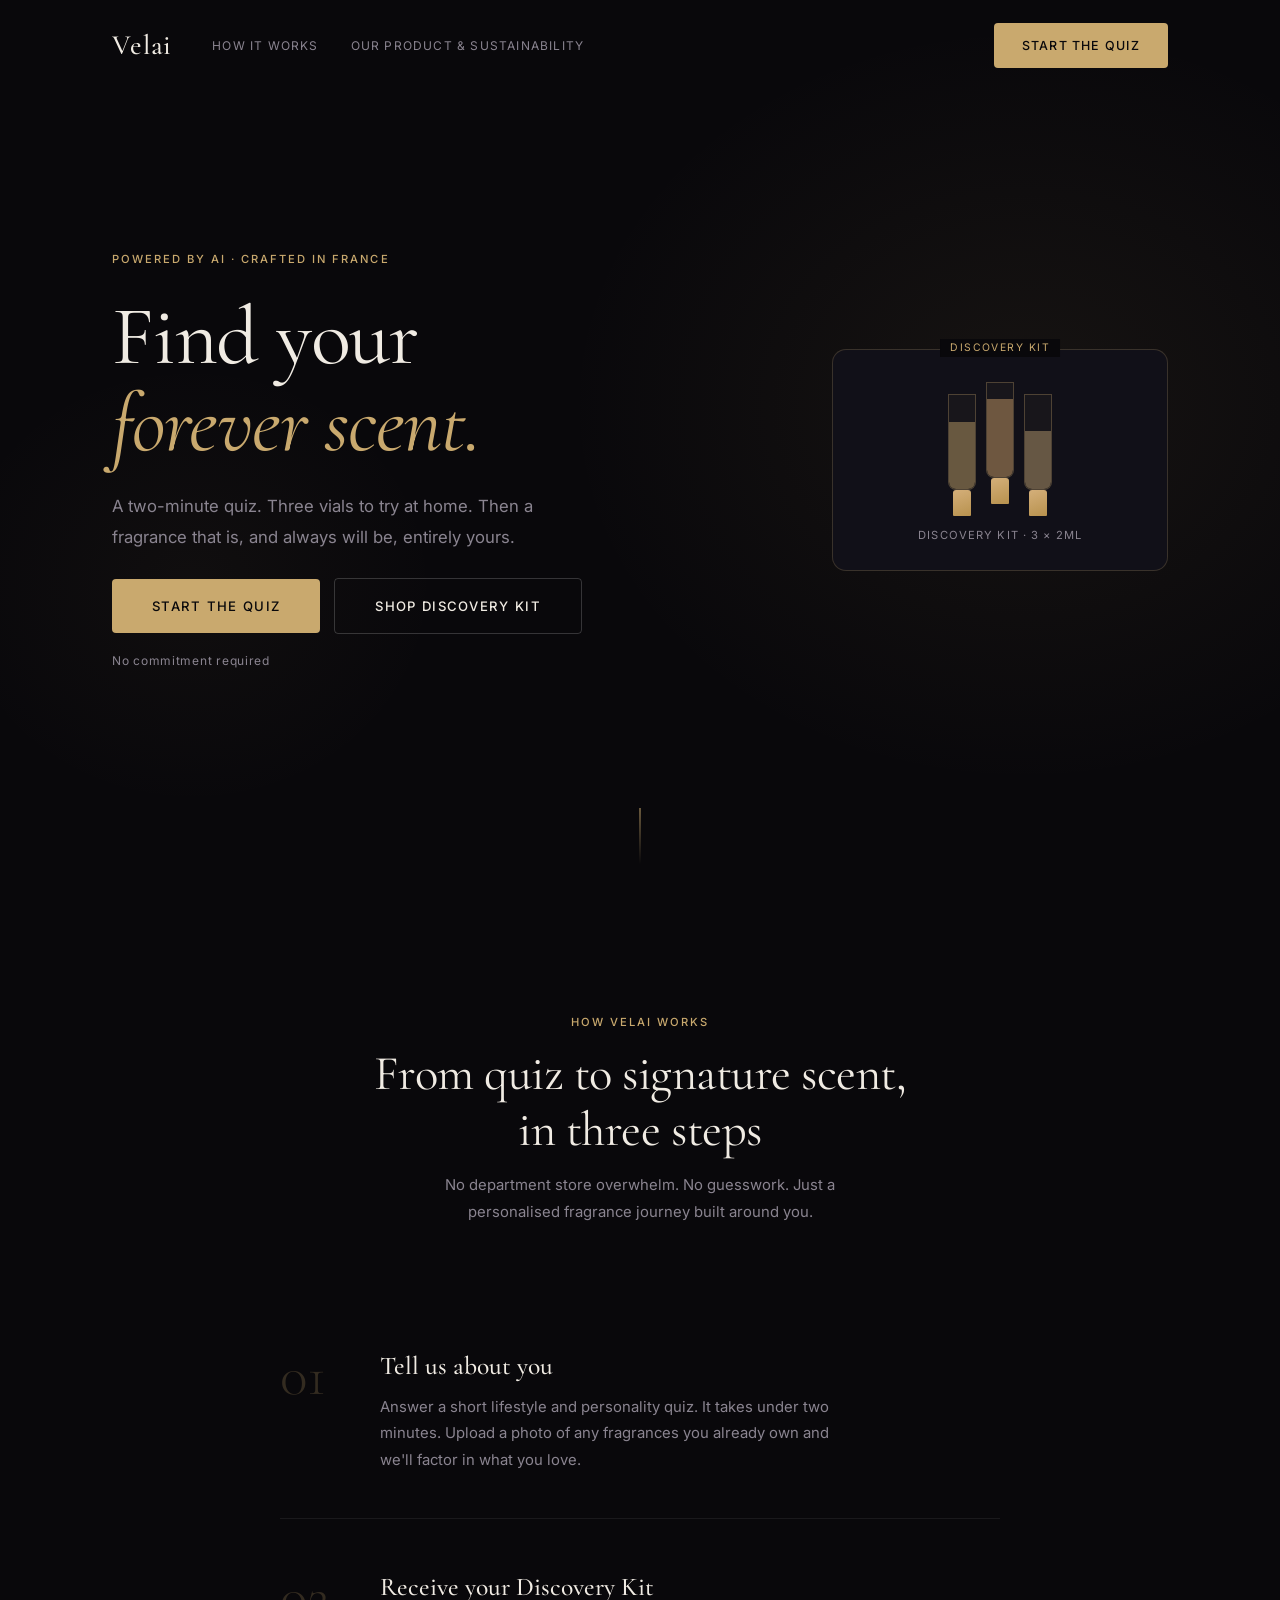
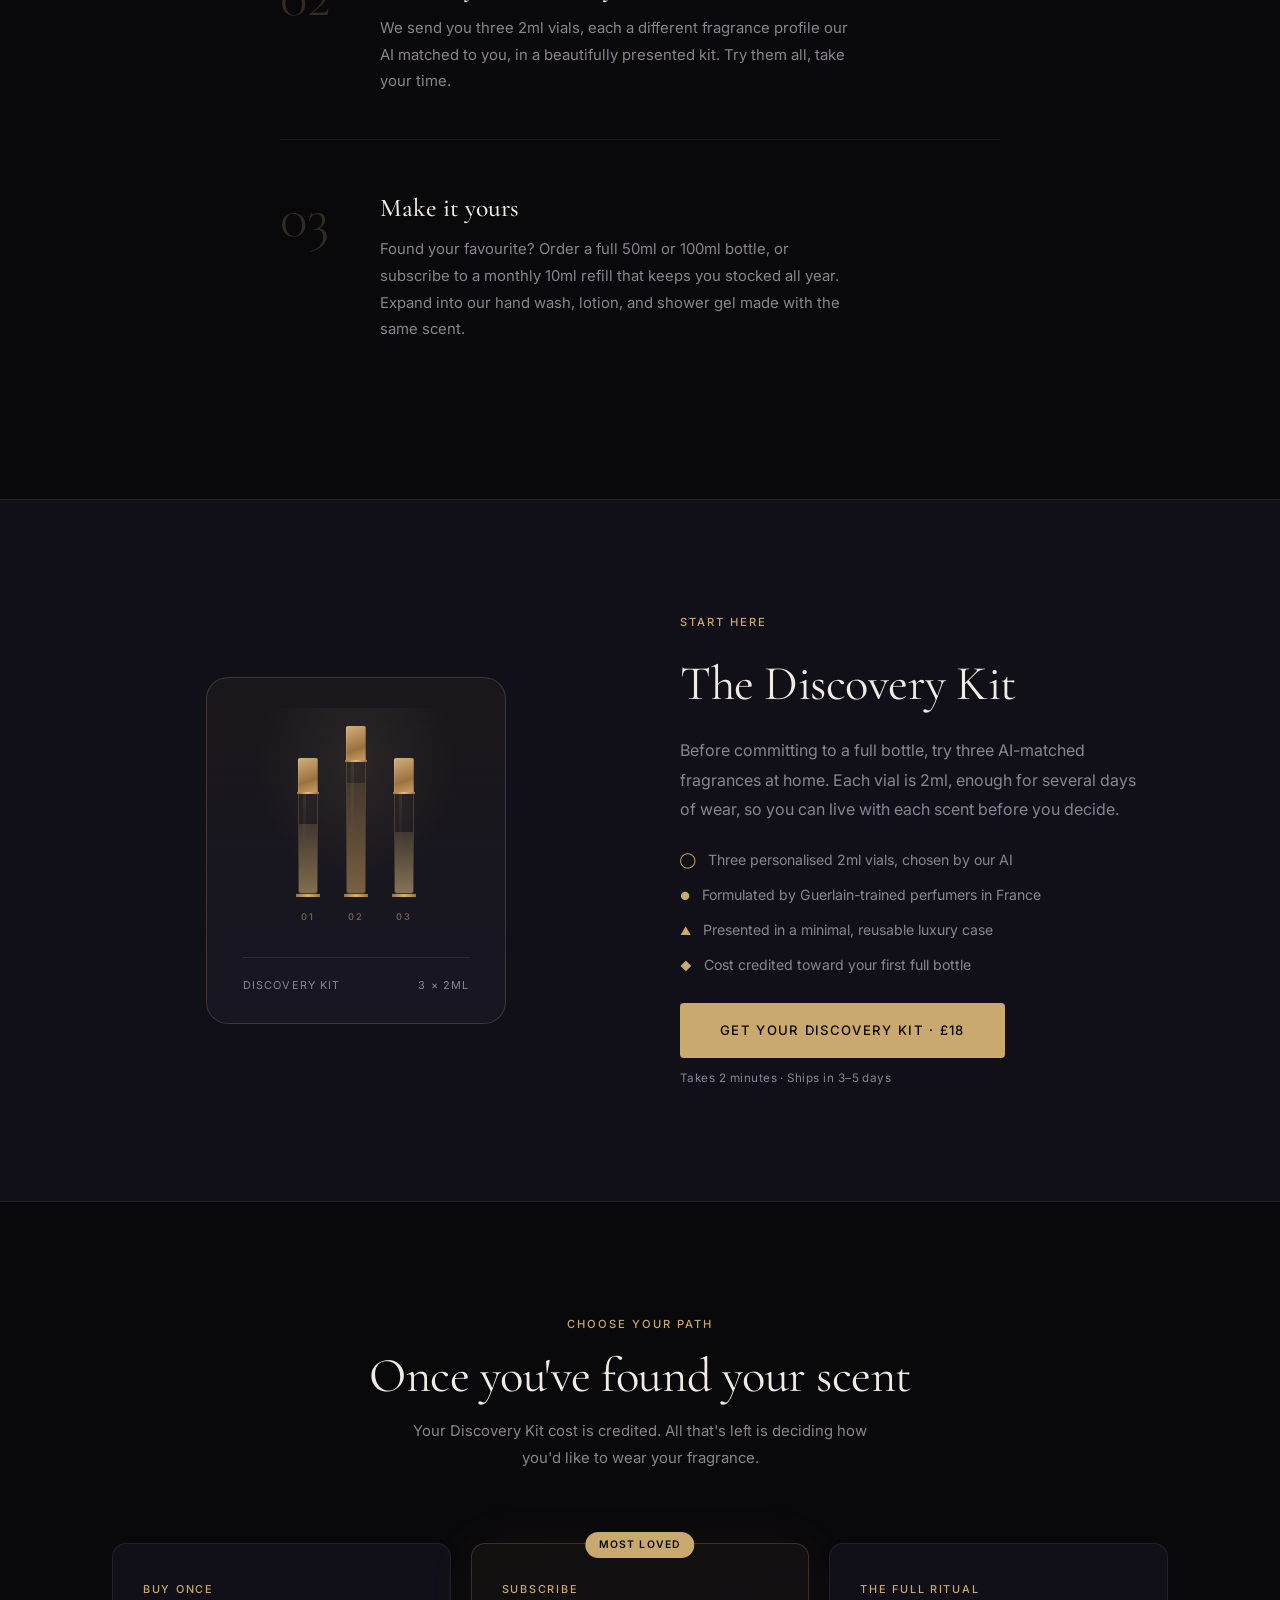
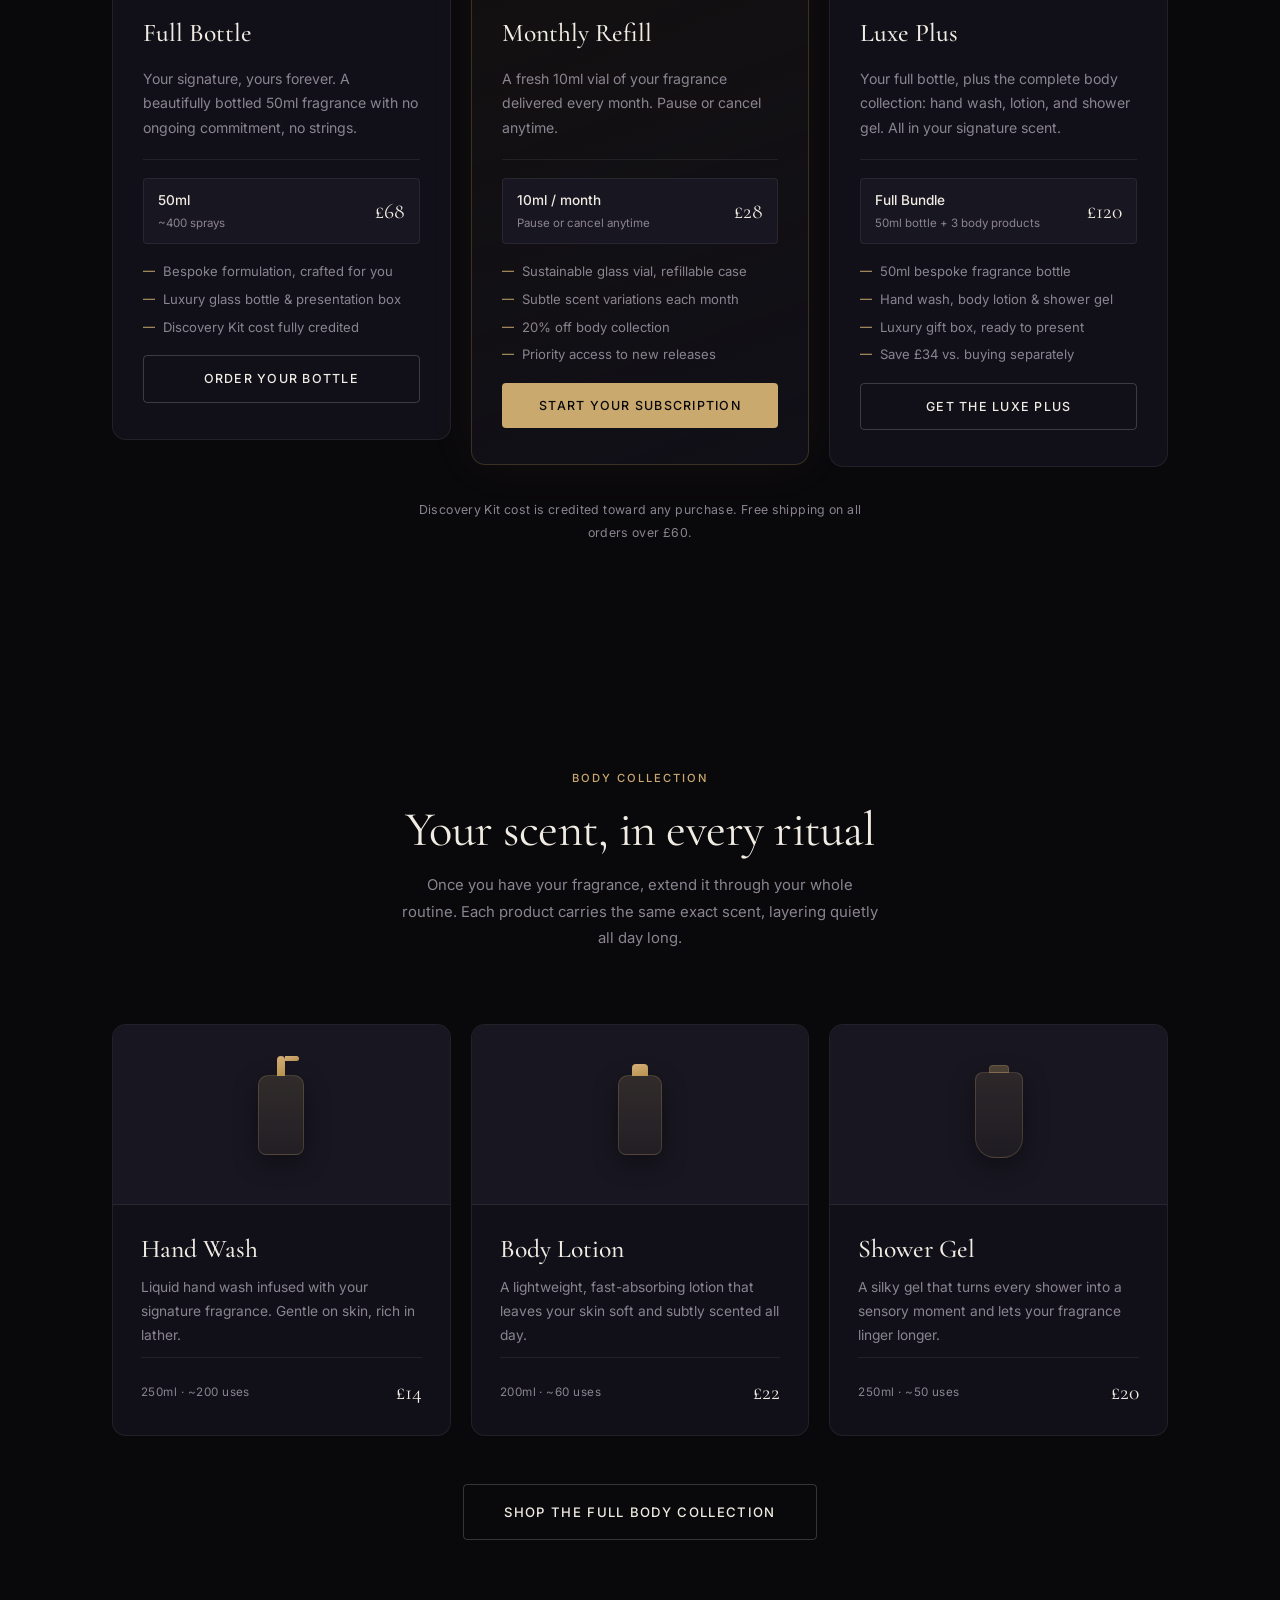
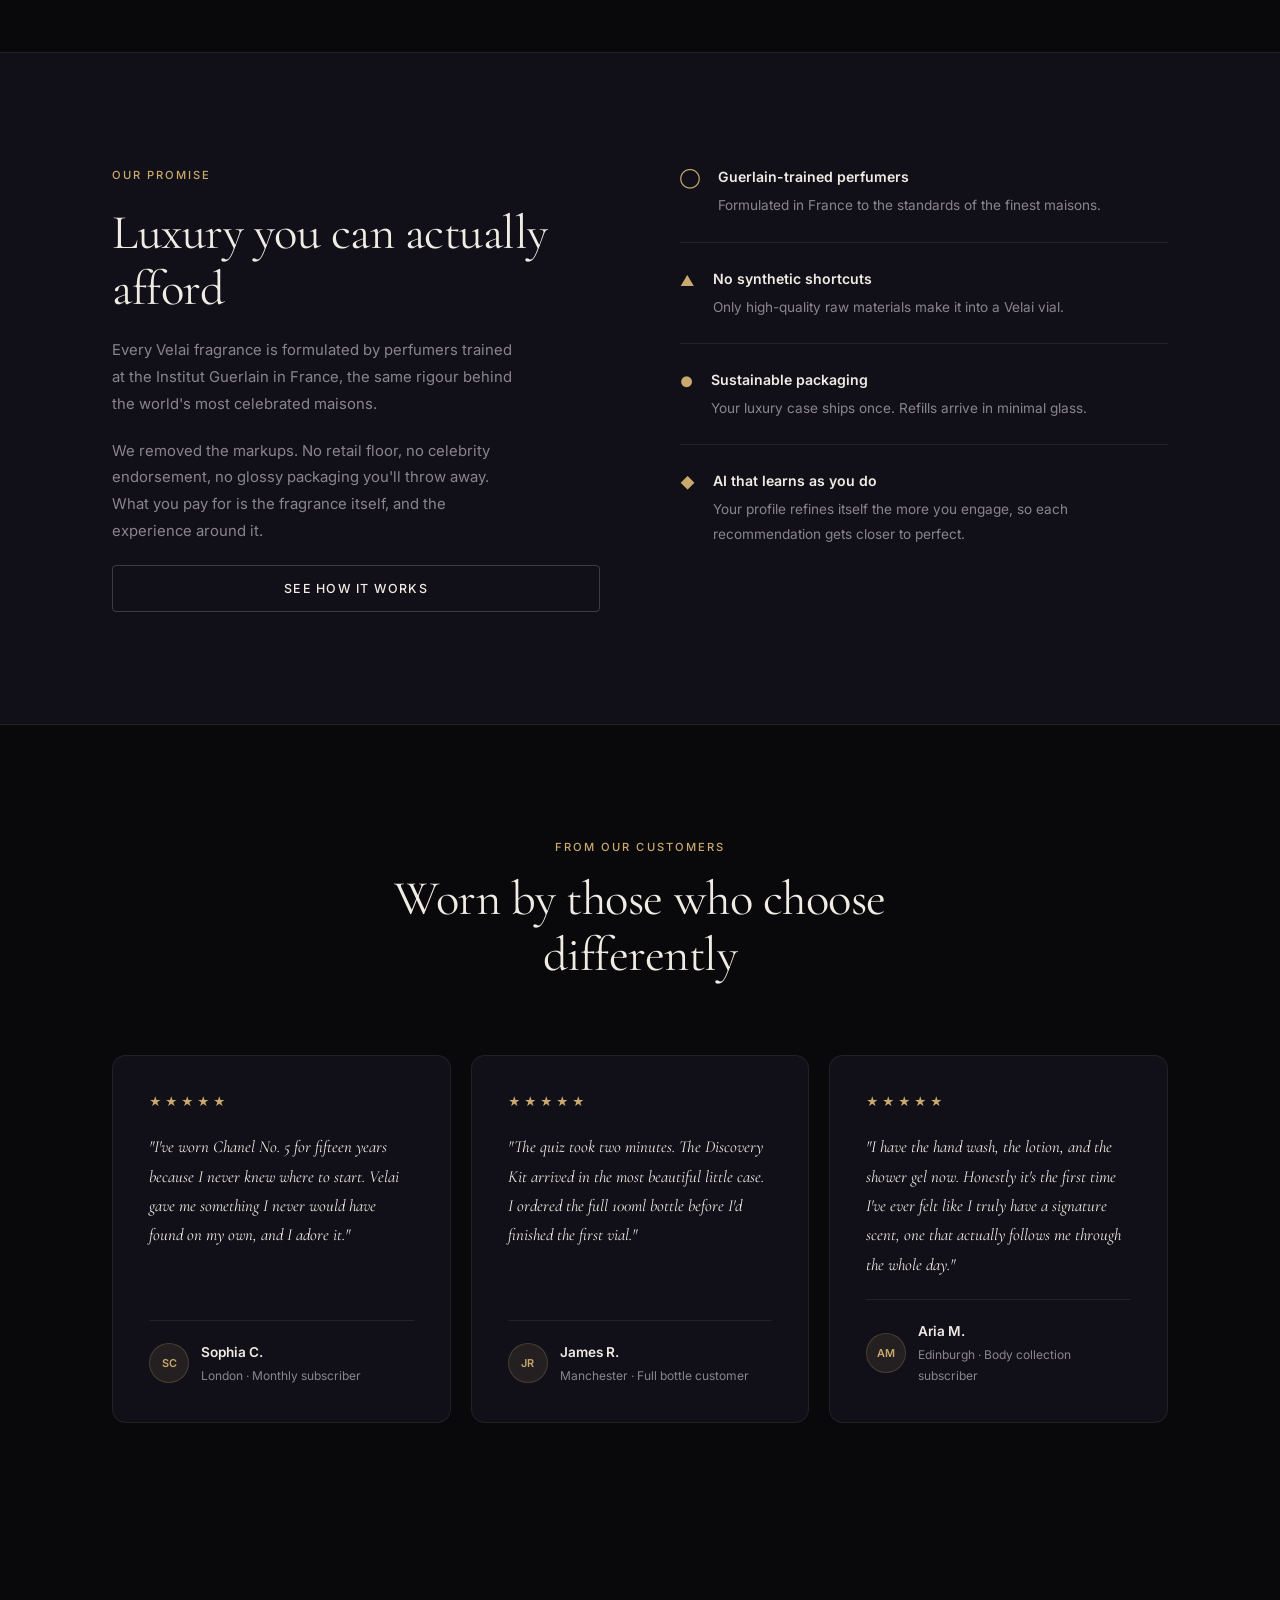
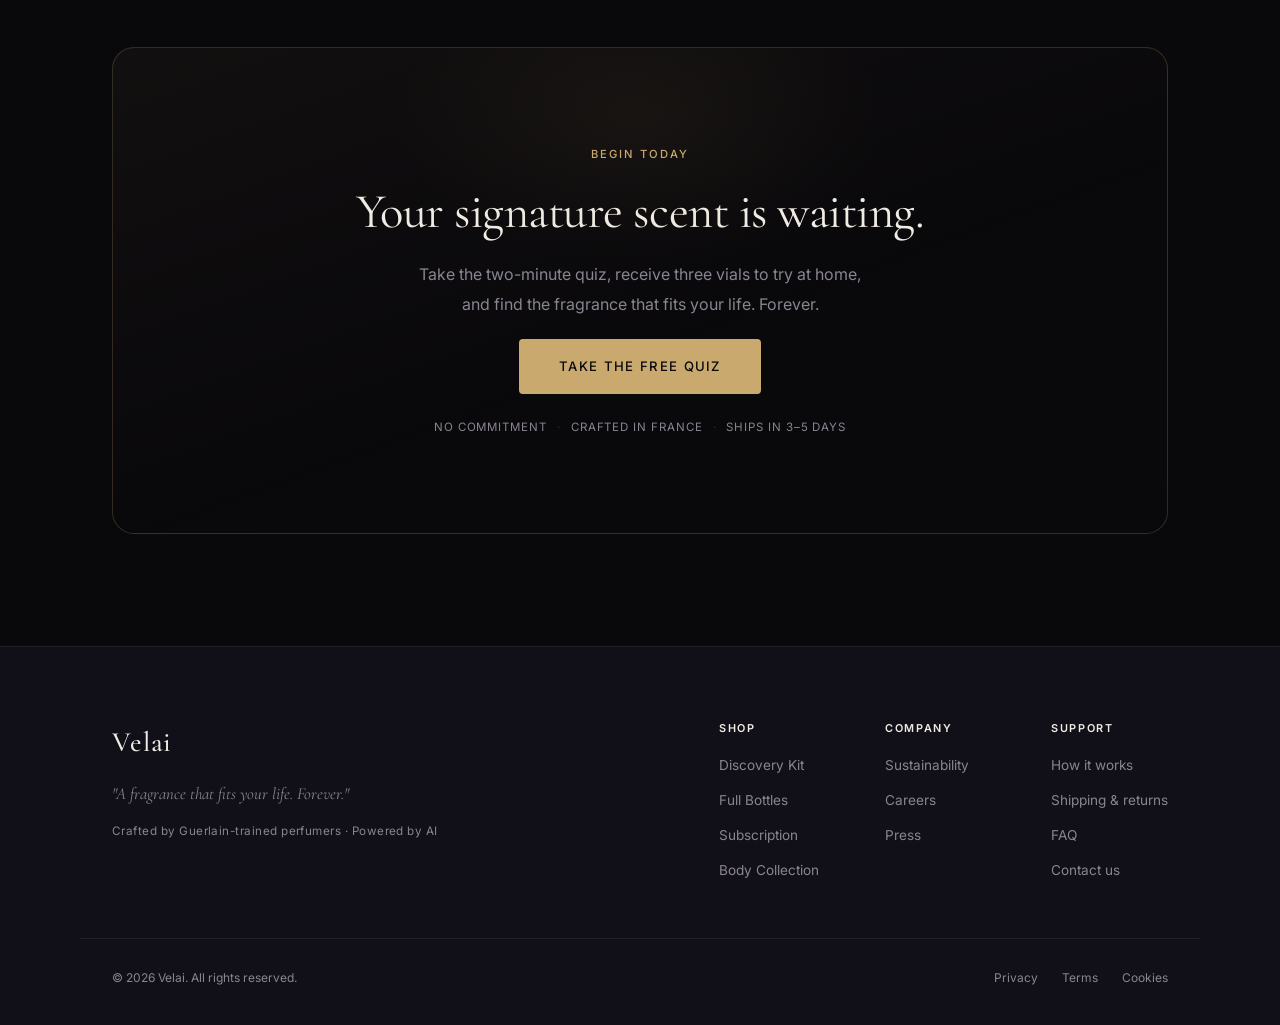
==== index.html @ 6e43c7ac "Initial production site — index + sustainability pages No auth gate, no about page, no quiz. Quiz CT" ====
<!DOCTYPE html>
<html lang="en">
<head>
  <meta charset="UTF-8" />
  <meta name="viewport" content="width=device-width, initial-scale=1.0" />
  <title>Velai: A fragrance that fits your life. Forever.</title>
  <link rel="preconnect" href="https://fonts.googleapis.com" />
  <link rel="preconnect" href="https://fonts.gstatic.com" crossorigin />
  <link href="https://fonts.googleapis.com/css2?family=Cormorant+Garamond:ital,wght@0,300;0,400;0,500;0,600;1,300;1,400;1,500&family=Inter:wght@300;400;500;600&display=swap" rel="stylesheet" />
  <link rel="stylesheet" href="css/style.css" />
  <link rel="stylesheet" href="css/components.css" />
</head>
<body>

  <!-- NAV -->
  <header class="nav" id="nav">
    <div class="container nav__inner">
      <a href="#" class="nav__logo">Velai</a>
      <nav class="nav__links" id="navLinks">
        <a href="#how-it-works">How it works</a>
        <a href="sustainability.html">Our product &amp; sustainability</a>
      </nav>
      <div class="nav__actions">
        <a href="#" class="btn btn--primary">Start the quiz</a>
      </div>
      <button class="nav__hamburger" id="hamburger" aria-label="Open menu">
        <span></span><span></span><span></span>
      </button>
    </div>
  </header>

  <main>

    <!-- HERO -->
    <section class="hero">
      <div class="hero__bg-glow"></div>
      <div class="container hero__inner">
        <div class="hero__content">
          <p class="eyebrow reveal-hero">Powered by AI &middot; Crafted in France</p>
          <h1 class="hero__headline reveal-hero">
            Find your<br /><em>forever scent.</em>
          </h1>
          <p class="hero__subtext reveal-hero">
            A two-minute quiz. Three vials to try at home. Then a fragrance
            that is, and always will be, entirely yours.
          </p>
          <div class="hero__cta reveal-hero">
            <a href="#" class="btn btn--primary btn--lg">Start the quiz</a>
            <a href="#discovery-kit" class="btn btn--ghost btn--lg">Shop Discovery Kit</a>
          </div>
          <p class="hero__note reveal-hero">No commitment required</p>
        </div>
        <div class="hero__visual reveal-hero">
          <div class="vials-display">
            <div class="vial vial--1">
              <div class="vial__liquid"></div>
              <div class="vial__cap"></div>
            </div>
            <div class="vial vial--2">
              <div class="vial__liquid"></div>
              <div class="vial__cap"></div>
            </div>
            <div class="vial vial--3">
              <div class="vial__liquid"></div>
              <div class="vial__cap"></div>
            </div>
            <div class="vials__label">Discovery Kit &middot; 3 &times; 2ml</div>
          </div>
        </div>
      </div>
      <div class="hero__scroll-cue" aria-hidden="true">
        <span class="scroll-line"></span>
      </div>
    </section>

    <!-- HOW IT WORKS -->
    <section class="how section" id="how-it-works">
      <div class="container">
        <div class="section__header reveal">
          <p class="eyebrow">How Velai works</p>
          <h2>From quiz to signature scent,<br />in three steps</h2>
          <p class="section__desc">
            No department store overwhelm. No guesswork. Just a personalised
            fragrance journey built around you.
          </p>
        </div>
        <div class="steps">
          <div class="step reveal" style="--d:0ms">
            <div class="step__number">01</div>
            <div class="step__body">
              <h3>Tell us about you</h3>
              <p>
                Answer a short lifestyle and personality quiz. It takes under
                two minutes. Upload a photo of any fragrances you already own
                and we'll factor in what you love.
              </p>
            </div>
          </div>
          <div class="step__connector" aria-hidden="true"></div>
          <div class="step reveal" style="--d:120ms">
            <div class="step__number">02</div>
            <div class="step__body">
              <h3>Receive your Discovery Kit</h3>
              <p>
                We send you three 2ml vials, each a different fragrance
                profile our AI matched to you, in a beautifully presented
                kit. Try them all, take your time.
              </p>
            </div>
          </div>
          <div class="step__connector" aria-hidden="true"></div>
          <div class="step reveal" style="--d:240ms">
            <div class="step__number">03</div>
            <div class="step__body">
              <h3>Make it yours</h3>
              <p>
                Found your favourite? Order a full 50ml or 100ml bottle,
                or subscribe to a monthly 10ml refill that keeps you stocked
                all year. Expand into our hand wash, lotion, and shower gel made
                with the same scent.
              </p>
            </div>
          </div>
        </div>
      </div>
    </section>

    <!-- DISCOVERY KIT -->
    <section class="kit section" id="discovery-kit">
      <div class="container kit__inner">
        <div class="kit__visual reveal">
          <div class="kit-tray" id="kitScene" aria-label="Discovery Kit, three 2ml vials">

            <div class="kit-tray__vials">

              <div class="kit-vl kit-vl--1">
                <div class="kit-vl__cap"></div>
                <div class="kit-vl__collar"></div>
                <div class="kit-vl__glass">
                  <div class="kit-vl__liquid"></div>
                  <div class="kit-vl__shine"></div>
                </div>
                <div class="kit-vl__foot"></div>
                <span class="kit-vl__num">01</span>
              </div>

              <div class="kit-vl kit-vl--2">
                <div class="kit-vl__cap"></div>
                <div class="kit-vl__collar"></div>
                <div class="kit-vl__glass">
                  <div class="kit-vl__liquid"></div>
                  <div class="kit-vl__shine"></div>
                </div>
                <div class="kit-vl__foot"></div>
                <span class="kit-vl__num">02</span>
              </div>

              <div class="kit-vl kit-vl--3">
                <div class="kit-vl__cap"></div>
                <div class="kit-vl__collar"></div>
                <div class="kit-vl__glass">
                  <div class="kit-vl__liquid"></div>
                  <div class="kit-vl__shine"></div>
                </div>
                <div class="kit-vl__foot"></div>
                <span class="kit-vl__num">03</span>
              </div>

            </div>

            <div class="kit-tray__shelf">
              <span>Discovery Kit</span>
              <span>3 &times; 2ml</span>
            </div>

          </div>
        </div>
        <div class="kit__copy reveal">
          <p class="eyebrow">Start here</p>
          <h2>The Discovery Kit</h2>
          <p class="kit__desc">
            Before committing to a full bottle, try three AI-matched fragrances
            at home. Each vial is 2ml, enough for several days of wear, so
            you can live with each scent before you decide.
          </p>
          <ul class="kit__perks">
            <li>
              <span class="perk__icon" aria-hidden="true">&#9711;</span>
              <span>Three personalised 2ml vials, chosen by our AI</span>
            </li>
            <li>
              <span class="perk__icon" aria-hidden="true">&#9679;</span>
              <span>Formulated by Guerlain-trained perfumers in France</span>
            </li>
            <li>
              <span class="perk__icon" aria-hidden="true">&#9650;</span>
              <span>Presented in a minimal, reusable luxury case</span>
            </li>
            <li>
              <span class="perk__icon" aria-hidden="true">&#9670;</span>
              <span>Cost credited toward your first full bottle</span>
            </li>
          </ul>
          <div class="kit__action">
            <a href="#" class="btn btn--primary btn--lg">Get your Discovery Kit &middot; £18</a>
            <p class="kit__action-note">Takes 2 minutes &middot; Ships in 3–5 days</p>
          </div>
        </div>
      </div>
    </section>

    <!-- YOUR PATH (BOTTLES + SUBSCRIPTION) -->
    <section class="path section" id="pricing">
      <div class="container">
        <div class="section__header reveal">
          <p class="eyebrow">Choose your path</p>
          <h2>Once you've found your scent</h2>
          <p class="section__desc">
            Your Discovery Kit cost is credited. All that's left is deciding
            how you'd like to wear your fragrance.
          </p>
        </div>
        <div class="path__grid">

          <div class="path-card reveal" style="--d:0ms">
            <div class="path-card__label">Buy once</div>
            <h3>Full Bottle</h3>
            <p class="path-card__desc">
              Your signature, yours forever. A beautifully bottled 50ml fragrance
              with no ongoing commitment, no strings.
            </p>
            <div class="path-card__options">
              <div class="size-option">
                <div class="size-option__info">
                  <span class="size-option__size">50ml</span>
                  <span class="size-option__sub">~400 sprays</span>
                </div>
                <span class="size-option__price">£68</span>
              </div>
            </div>
            <ul class="path-card__perks">
              <li>Bespoke formulation, crafted for you</li>
              <li>Luxury glass bottle &amp; presentation box</li>
              <li>Discovery Kit cost fully credited</li>
            </ul>
            <a href="#" class="btn btn--ghost btn--full">Order your bottle</a>
          </div>

          <div class="path-card path-card--featured reveal" style="--d:120ms">
            <div class="path-card__badge">Most loved</div>
            <div class="path-card__label">Subscribe</div>
            <h3>Monthly Refill</h3>
            <p class="path-card__desc">
              A fresh 10ml vial of your fragrance delivered every month.
              Pause or cancel anytime.
            </p>
            <div class="path-card__options">
              <div class="size-option">
                <div class="size-option__info">
                  <span class="size-option__size">10ml / month</span>
                  <span class="size-option__sub">Pause or cancel anytime</span>
                </div>
                <span class="size-option__price">£28</span>
              </div>
            </div>
            <ul class="path-card__perks">
              <li>Sustainable glass vial, refillable case</li>
              <li>Subtle scent variations each month</li>
              <li>20% off body collection</li>
              <li>Priority access to new releases</li>
            </ul>
            <a href="#" class="btn btn--primary btn--full">Start your subscription</a>
          </div>

          <div class="path-card reveal" style="--d:240ms">
            <div class="path-card__label">The full ritual</div>
            <h3>Luxe Plus</h3>
            <p class="path-card__desc">
              Your full bottle, plus the complete body collection: hand wash,
              lotion, and shower gel. All in your signature scent.
            </p>
            <div class="path-card__options">
              <div class="size-option">
                <div class="size-option__info">
                  <span class="size-option__size">Full Bundle</span>
                  <span class="size-option__sub">50ml bottle + 3 body products</span>
                </div>
                <span class="size-option__price">£120</span>
              </div>
            </div>
            <ul class="path-card__perks">
              <li>50ml bespoke fragrance bottle</li>
              <li>Hand wash, body lotion &amp; shower gel</li>
              <li>Luxury gift box, ready to present</li>
              <li>Save £34 vs. buying separately</li>
            </ul>
            <a href="#" class="btn btn--ghost btn--full">Get the Luxe Plus</a>
          </div>

        </div>
        <p class="path__note">Discovery Kit cost is credited toward any purchase. Free shipping on all orders over £60.</p>
      </div>
    </section>

    <!-- BODY COLLECTION -->
    <section class="body-collection section" id="body-collection">
      <div class="container">
        <div class="section__header reveal">
          <p class="eyebrow">Body Collection</p>
          <h2>Your scent, in every ritual</h2>
          <p class="section__desc">
            Once you have your fragrance, extend it through your whole routine.
            Each product carries the same exact scent, layering quietly
            all day long.
          </p>
        </div>
        <div class="body-grid">

          <div class="body-card reveal" style="--d:0ms">
            <div class="body-card__icon-wrap" aria-hidden="true">
              <div class="body-icon body-icon--soap"></div>
            </div>
            <div class="body-card__content">
              <h3>Hand Wash</h3>
              <p>Liquid hand wash infused with your signature fragrance. Gentle on skin, rich in lather.</p>
              <div class="body-card__footer">
                <span class="body-card__detail">250ml &middot; ~200 uses</span>
                <span class="body-card__price">£14</span>
              </div>
            </div>
          </div>

          <div class="body-card reveal" style="--d:100ms">
            <div class="body-card__icon-wrap" aria-hidden="true">
              <div class="body-icon body-icon--lotion"></div>
            </div>
            <div class="body-card__content">
              <h3>Body Lotion</h3>
              <p>A lightweight, fast-absorbing lotion that leaves your skin soft and subtly scented all day.</p>
              <div class="body-card__footer">
                <span class="body-card__detail">200ml &middot; ~60 uses</span>
                <span class="body-card__price">£22</span>
              </div>
            </div>
          </div>

          <div class="body-card reveal" style="--d:200ms">
            <div class="body-card__icon-wrap" aria-hidden="true">
              <div class="body-icon body-icon--gel"></div>
            </div>
            <div class="body-card__content">
              <h3>Shower Gel</h3>
              <p>A silky gel that turns every shower into a sensory moment and lets your fragrance linger longer.</p>
              <div class="body-card__footer">
                <span class="body-card__detail">250ml &middot; ~50 uses</span>
                <span class="body-card__price">£20</span>
              </div>
            </div>
          </div>

        </div>
        <div class="body-collection__cta reveal">
          <a href="#" class="btn btn--ghost btn--lg">Shop the full body collection</a>
        </div>
      </div>
    </section>

    <!-- CRAFTSMANSHIP -->
    <section class="craft section">
      <div class="container craft__inner">
        <div class="craft__copy reveal">
          <p class="eyebrow">Our promise</p>
          <h2>Luxury you can actually afford</h2>
          <p>
            Every Velai fragrance is formulated by perfumers trained at the
            Institut Guerlain in France, the same rigour behind the world's
            most celebrated maisons.
          </p>
          <p>
            We removed the markups. No retail floor, no celebrity
            endorsement, no glossy packaging you'll throw away. What you pay
            for is the fragrance itself, and the experience around it.
          </p>
          <a href="#how-it-works" class="btn btn--ghost">See how it works</a>
        </div>
        <div class="craft__pillars reveal">
          <div class="craft-pillar">
            <span class="craft-pillar__icon" aria-hidden="true">&#9711;</span>
            <div>
              <h4>Guerlain-trained perfumers</h4>
              <p>Formulated in France to the standards of the finest maisons.</p>
            </div>
          </div>
          <div class="craft-pillar">
            <span class="craft-pillar__icon" aria-hidden="true">&#9650;</span>
            <div>
              <h4>No synthetic shortcuts</h4>
              <p>Only high-quality raw materials make it into a Velai vial.</p>
            </div>
          </div>
          <div class="craft-pillar">
            <span class="craft-pillar__icon" aria-hidden="true">&#9679;</span>
            <div>
              <h4>Sustainable packaging</h4>
              <p>Your luxury case ships once. Refills arrive in minimal glass.</p>
            </div>
          </div>
          <div class="craft-pillar">
            <span class="craft-pillar__icon" aria-hidden="true">&#9670;</span>
            <div>
              <h4>AI that learns as you do</h4>
              <p>Your profile refines itself the more you engage, so each
              recommendation gets closer to perfect.</p>
            </div>
          </div>
        </div>
      </div>
    </section>

    <!-- TESTIMONIALS -->
    <section class="testimonials section">
      <div class="container">
        <div class="section__header reveal">
          <p class="eyebrow">From our customers</p>
          <h2>Worn by those who choose differently</h2>
        </div>
        <div class="testimonials__grid">
          <div class="testimonial-card reveal" style="--d:0ms">
            <div class="testimonial-card__stars" aria-label="5 stars">&#9733;&#9733;&#9733;&#9733;&#9733;</div>
            <blockquote>
              "I've worn Chanel No. 5 for fifteen years because I never knew where
              to start. Velai gave me something I never would have found on my own,
              and I adore it."
            </blockquote>
            <div class="testimonial-card__author">
              <div class="avatar" aria-hidden="true">SC</div>
              <div class="author__info">
                <strong>Sophia C.</strong>
                <span>London &middot; Monthly subscriber</span>
              </div>
            </div>
          </div>
          <div class="testimonial-card reveal" style="--d:110ms">
            <div class="testimonial-card__stars" aria-label="5 stars">&#9733;&#9733;&#9733;&#9733;&#9733;</div>
            <blockquote>
              "The quiz took two minutes. The Discovery Kit arrived in the most
              beautiful little case. I ordered the full 100ml bottle before I'd
              finished the first vial."
            </blockquote>
            <div class="testimonial-card__author">
              <div class="avatar" aria-hidden="true">JR</div>
              <div class="author__info">
                <strong>James R.</strong>
                <span>Manchester &middot; Full bottle customer</span>
              </div>
            </div>
          </div>
          <div class="testimonial-card reveal" style="--d:220ms">
            <div class="testimonial-card__stars" aria-label="5 stars">&#9733;&#9733;&#9733;&#9733;&#9733;</div>
            <blockquote>
              "I have the hand wash, the lotion, and the shower gel now. Honestly it's the
              first time I've ever felt like I truly have a signature scent, one that
              actually follows me through the whole day."
            </blockquote>
            <div class="testimonial-card__author">
              <div class="avatar" aria-hidden="true">AM</div>
              <div class="author__info">
                <strong>Aria M.</strong>
                <span>Edinburgh &middot; Body collection subscriber</span>
              </div>
            </div>
          </div>
        </div>
      </div>
    </section>

    <!-- FINAL CTA -->
    <section class="final-cta section">
      <div class="container">
        <div class="final-cta__inner reveal">
          <p class="eyebrow">Begin today</p>
          <h2>Your signature scent is waiting.</h2>
          <p class="final-cta__sub">
            Take the two-minute quiz, receive three vials to try at home,
            and find the fragrance that fits your life. Forever.
          </p>
          <a href="#" class="btn btn--primary btn--lg">Take the free quiz</a>
          <ul class="final-cta__reassurance">
            <li>No commitment</li>
            <li>Crafted in France</li>
            <li>Ships in 3–5 days</li>
          </ul>
        </div>
      </div>
    </section>

  </main>

  <!-- FOOTER -->
  <footer class="footer">
    <div class="container footer__inner">
      <div class="footer__brand">
        <a href="#" class="nav__logo">Velai</a>
        <p class="footer__tagline"><em>"A fragrance that fits your life. Forever."</em></p>
        <p class="footer__crafted">Crafted by Guerlain-trained perfumers &middot; Powered by AI</p>
      </div>
      <div class="footer__links">
        <div class="footer__col">
          <h4>Shop</h4>
          <a href="#">Discovery Kit</a>
          <a href="#">Full Bottles</a>
          <a href="#">Subscription</a>
          <a href="#">Body Collection</a>
        </div>
        <div class="footer__col">
          <h4>Company</h4>
          <a href="sustainability.html">Sustainability</a>
          <a href="#">Careers</a>
          <a href="#">Press</a>
        </div>
        <div class="footer__col">
          <h4>Support</h4>
          <a href="#how-it-works">How it works</a>
          <a href="#">Shipping &amp; returns</a>
          <a href="#">FAQ</a>
          <a href="#">Contact us</a>
        </div>
      </div>
    </div>
    <div class="container footer__bottom">
      <p>&copy; 2026 Velai. All rights reserved.</p>
      <div class="footer__legal">
        <a href="#">Privacy</a>
        <a href="#">Terms</a>
        <a href="#">Cookies</a>
      </div>
    </div>
  </footer>

  <script src="js/main.js"></script>
</body>
</html>
---- css/style.css ----
/* ─── Reset ─────────────────────────────────────────────────────────── */
*, *::before, *::after { box-sizing: border-box; margin: 0; padding: 0; }

:root {
  --bg:           #09080b;
  --surface:      #111018;
  --surface-2:    #181620;
  --border:       rgba(255,255,255,0.07);
  --border-gold:  rgba(201,169,110,0.22);
  --text:         #f0ebe3;
  --muted:        #8a8490;
  --gold:         #c9a96e;
  --gold-light:   #dfc28e;
  --gold-dim:     rgba(201,169,110,0.10);
  --gold-glow:    rgba(201,169,110,0.06);

  --serif: 'Cormorant Garamond', Georgia, serif;
  --sans:  'Inter', system-ui, sans-serif;

  --r-sm: 4px;
  --r-md: 14px;
  --r-lg: 22px;

  --ease-out: cubic-bezier(0.22, 1, 0.36, 1);
  --t: 0.25s ease;
}

html { scroll-behavior: smooth; font-size: 16px; }

body {
  font-family: var(--sans);
  background: var(--bg);
  color: var(--text);
  line-height: 1.7;
  -webkit-font-smoothing: antialiased;
  overflow-x: hidden;
}

img { display: block; max-width: 100%; }
ul  { list-style: none; }
a   { color: inherit; text-decoration: none; transition: color var(--t); }

/* ─── Typography ────────────────────────────────────────────────────── */
h1 {
  font-family: var(--serif);
  font-size: clamp(3.2rem, 6.5vw, 6rem);
  font-weight: 400;
  line-height: 1.05;
  letter-spacing: -0.015em;
  color: var(--text);
}
h1 em { font-style: italic; color: var(--gold); }

h2 {
  font-family: var(--serif);
  font-size: clamp(2rem, 3.8vw, 3.2rem);
  font-weight: 400;
  line-height: 1.15;
  letter-spacing: -0.01em;
  color: var(--text);
}

h3 {
  font-family: var(--serif);
  font-size: clamp(1.3rem, 2vw, 1.7rem);
  font-weight: 500;
  line-height: 1.25;
  color: var(--text);
}

h4 {
  font-family: var(--sans);
  font-size: 0.88rem;
  font-weight: 600;
  color: var(--text);
}

p { color: var(--muted); font-size: 0.93rem; line-height: 1.8; }

em { font-style: italic; }

.eyebrow {
  font-size: 0.7rem;
  font-weight: 500;
  letter-spacing: 0.18em;
  text-transform: uppercase;
  color: var(--gold);
}

/* ─── Layout ────────────────────────────────────────────────────────── */
.container {
  width: 100%;
  max-width: 1120px;
  margin: 0 auto;
  padding: 0 32px;
}

.section { padding: 112px 0; }

.section__header {
  text-align: center;
  margin: 0 auto 72px;
  max-width: 600px;
  display: flex;
  flex-direction: column;
  align-items: center;
  gap: 14px;
}

.section__desc {
  max-width: 480px;
  text-align: center;
}

/* ─── Buttons ────────────────────────────────────────────────────────── */
.btn {
  display: inline-flex;
  align-items: center;
  justify-content: center;
  padding: 12px 28px;
  border-radius: var(--r-sm);
  font-family: var(--sans);
  font-size: 0.78rem;
  font-weight: 500;
  letter-spacing: 0.1em;
  text-transform: uppercase;
  white-space: nowrap;
  cursor: pointer;
  border: none;
  transition: background var(--t), color var(--t), border-color var(--t),
              transform 0.2s var(--ease-out), box-shadow var(--t);
}

.btn--primary {
  background: var(--gold);
  color: #09080b;
}
.btn--primary:hover {
  background: var(--gold-light);
  transform: translateY(-2px);
  box-shadow: 0 10px 32px rgba(201,169,110,0.28);
}
.btn--primary:active { transform: translateY(0); }

.btn--ghost {
  background: transparent;
  color: var(--text);
  border: 1px solid rgba(255,255,255,0.18);
}
.btn--ghost:hover {
  border-color: var(--gold);
  color: var(--gold);
}

.btn--lg  { padding: 16px 40px; font-size: 0.82rem; }
.btn--full { width: 100%; }

/* ─── Nav ────────────────────────────────────────────────────────────── */
.nav {
  position: fixed;
  top: 0; left: 0; right: 0;
  z-index: 200;
  padding: 22px 0;
  transition: background 0.35s ease, border-color 0.35s ease, padding 0.35s ease;
  border-bottom: 1px solid transparent;
}

/* Blur lives on ::before so it doesn't create a stacking context that traps
   position:fixed children (the mobile menu overlay). */
.nav::before {
  content: '';
  position: absolute;
  inset: 0;
  backdrop-filter: blur(18px);
  -webkit-backdrop-filter: blur(18px);
  pointer-events: none;
  opacity: 0;
  transition: opacity 0.35s ease;
  z-index: -1;
}

.nav.scrolled {
  background: rgba(9,8,11,0.88);
  border-bottom-color: var(--border);
  padding: 14px 0;
}

.nav.scrolled::before {
  opacity: 1;
}

.nav__inner {
  display: flex;
  align-items: center;
  gap: 40px;
}

.nav__logo {
  font-family: var(--serif);
  font-size: 1.75rem;
  font-weight: 500;
  color: var(--text);
  letter-spacing: 0.03em;
  flex-shrink: 0;
  transition: color var(--t);
}
.nav__logo:hover { color: var(--gold); }

.nav__links {
  display: flex;
  gap: 32px;
}

.nav__links a {
  font-size: 0.75rem;
  font-weight: 400;
  letter-spacing: 0.1em;
  text-transform: uppercase;
  color: var(--muted);
  transition: color var(--t);
  position: relative;
}
.nav__links a::after {
  content: '';
  position: absolute;
  bottom: -3px; left: 0; right: 0;
  height: 1px;
  background: var(--gold);
  transform: scaleX(0);
  transform-origin: left;
  transition: transform 0.3s var(--ease-out);
}
.nav__links a:hover,
.nav__links a.active { color: var(--text); }
.nav__links a.active::after,
.nav__links a:hover::after { transform: scaleX(1); }

.nav__actions { margin-left: auto; flex-shrink: 0; }

.nav__hamburger {
  display: none;
  flex-direction: column;
  gap: 6px;
  background: none;
  border: none;
  cursor: pointer;
  margin-left: auto;
  padding: 6px 4px;
}
.nav__hamburger span {
  display: block;
  width: 24px;
  height: 1px;
  background: var(--text);
  border-radius: 1px;
  transition: all 0.3s var(--ease-out);
}
.nav__hamburger.open span:nth-child(1) { transform: translateY(7px) rotate(45deg); }
.nav__hamburger.open span:nth-child(2) { opacity: 0; transform: scaleX(0); }
.nav__hamburger.open span:nth-child(3) { transform: translateY(-7px) rotate(-45deg); }

/* ─── Hero ───────────────────────────────────────────────────────────── */
.hero {
  position: relative;
  min-height: 100svh;
  display: flex;
  align-items: center;
  overflow: hidden;
}

.hero__bg-glow {
  position: absolute;
  inset: 0;
  background:
    radial-gradient(ellipse 55% 65% at 80% 45%, rgba(201,169,110,0.07) 0%, transparent 65%),
    radial-gradient(ellipse 35% 45% at 15% 65%, rgba(201,169,110,0.04) 0%, transparent 55%);
  pointer-events: none;
  animation: glowPulse 8s ease-in-out infinite alternate;
}

@keyframes glowPulse {
  from { opacity: 0.7; }
  to   { opacity: 1; }
}

.hero__inner {
  position: relative;
  z-index: 1;
  padding-top: 100px;
  padding-bottom: 80px;
  display: grid;
  grid-template-columns: 1fr auto;
  gap: 80px;
  align-items: center;
  width: 100%;
}

.hero__content {
  display: flex;
  flex-direction: column;
  gap: 24px;
  max-width: 640px;
}

.hero__headline { max-width: 16ch; }

.hero__subtext {
  font-size: 1.05rem;
  line-height: 1.85;
  max-width: 44ch;
}

.hero__cta {
  display: flex;
  gap: 14px;
  flex-wrap: wrap;
  align-items: center;
}

.hero__note {
  font-size: 0.75rem;
  letter-spacing: 0.06em;
  color: var(--muted);
  margin-top: -8px;
}

/* Hero vials (decorative CSS illustration) */
.vials-display {
  display: flex;
  flex-direction: column;
  align-items: center;
  gap: 0;
  user-select: none;
}

.vial {
  position: relative;
  display: flex;
  flex-direction: column;
  align-items: center;
}

.vial__cap {
  width: 18px;
  height: 26px;
  background: linear-gradient(160deg, #d4af7a, #b8924e);
  border-radius: 3px 3px 1px 1px;
}

.vial__liquid {
  width: 28px;
  height: 96px;
  border: 1px solid rgba(201,169,110,0.3);
  border-radius: 0 0 8px 8px;
  position: relative;
  overflow: hidden;
  background: rgba(201,169,110,0.04);
}

.vial__liquid::after {
  content: '';
  position: absolute;
  bottom: 0; left: 0; right: 0;
  border-radius: 0 0 7px 7px;
  animation: fillRise 2.4s var(--ease-out) forwards;
}

@keyframes fillRise {
  from { height: 0; }
  to   { height: var(--fill, 70%); }
}

.vial--1 { transform: translateY(12px); }
.vial--2 { transform: translateY(0); }
.vial--3 { transform: translateY(12px); }

.vial--1 .vial__liquid::after { background: rgba(201,169,110,0.45); --fill: 72%; animation-delay: 0.3s; }
.vial--2 .vial__liquid::after { background: rgba(180,140,95,0.55); --fill: 84%; animation-delay: 0.5s; }
.vial--3 .vial__liquid::after { background: rgba(220,185,130,0.4); --fill: 62%; animation-delay: 0.7s; }

/* Override: three vials side by side */
.vials-display {
  flex-direction: row;
  align-items: flex-end;
  gap: 10px;
  padding-bottom: 12px;
}

.vials__label {
  width: 100%;
  text-align: center;
  font-size: 0.7rem;
  letter-spacing: 0.1em;
  text-transform: uppercase;
  color: var(--muted);
  margin-top: 12px;
  grid-column: 1 / -1;
}

/* Wrap vials + label */
.vials-display {
  flex-direction: row;
  flex-wrap: wrap;
  align-items: flex-end;
  justify-content: center;
  gap: 10px;
  padding: 32px 28px 24px;
  border: 1px solid var(--border-gold);
  border-radius: var(--r-md);
  background: var(--surface);
  position: relative;
}

.vials-display::before {
  content: 'Discovery Kit';
  position: absolute;
  top: -11px; left: 50%;
  transform: translateX(-50%);
  font-size: 0.65rem;
  letter-spacing: 0.14em;
  text-transform: uppercase;
  color: var(--gold);
  background: var(--bg);
  padding: 0 10px;
  white-space: nowrap;
}

/* Scroll cue */
.hero__scroll-cue {
  position: absolute;
  bottom: 36px;
  left: 50%;
  transform: translateX(-50%);
}

.scroll-line {
  display: block;
  width: 1px;
  height: 56px;
  background: linear-gradient(to bottom, var(--gold), transparent);
  animation: scrollDrop 2s ease-in-out infinite;
  transform-origin: top;
}

@keyframes scrollDrop {
  0%   { transform: scaleY(0); opacity: 0; }
  40%  { transform: scaleY(1); opacity: 1; }
  100% { transform: scaleY(1); opacity: 0; }
}

/* ─── How it works steps ─────────────────────────────────────────────── */
.steps {
  display: flex;
  flex-direction: column;
  max-width: 720px;
  margin: 0 auto;
  gap: 0;
}

.step {
  display: grid;
  grid-template-columns: 72px 1fr;
  gap: 28px;
  padding: 44px 0;
  border-bottom: 1px solid var(--border);
}
.step:last-child { border-bottom: none; }

.step__connector {
  height: 1px;
  background: var(--border);
  display: none;
}

.step__number {
  font-family: var(--serif);
  font-size: 3.6rem;
  font-weight: 300;
  color: var(--border-gold);
  line-height: 1;
  padding-top: 6px;
  transition: color 0.4s ease;
}

.step:hover .step__number { color: rgba(201,169,110,0.5); }

.step__body { display: flex; flex-direction: column; gap: 12px; padding-top: 8px; }
.step__body h3 { transition: color var(--t); }
.step__body p { max-width: 52ch; }

/* ─── Craft section ──────────────────────────────────────────────────── */
.craft { background: var(--surface); border-top: 1px solid var(--border); border-bottom: 1px solid var(--border); }

.craft__inner {
  display: grid;
  grid-template-columns: 1fr 1fr;
  gap: 80px;
  align-items: start;
}

.craft__copy {
  display: flex;
  flex-direction: column;
  gap: 20px;
}

.craft__copy p { max-width: 46ch; }

.craft__pillars {
  display: flex;
  flex-direction: column;
  gap: 0;
}

.craft-pillar {
  display: flex;
  gap: 18px;
  align-items: flex-start;
  padding: 24px 0;
  border-bottom: 1px solid var(--border);
}
.craft-pillar:first-child { padding-top: 0; }
.craft-pillar:last-child  { border-bottom: none; padding-bottom: 0; }

.craft-pillar__icon {
  flex-shrink: 0;
  color: var(--gold);
  font-size: 0.9rem;
  margin-top: 2px;
}

.craft-pillar div { display: flex; flex-direction: column; gap: 4px; }
.craft-pillar p { font-size: 0.85rem; }

/* ─── Footer ─────────────────────────────────────────────────────────── */
.footer {
  background: var(--surface);
  border-top: 1px solid var(--border);
  padding: 72px 0 36px;
}

.footer__inner {
  display: flex;
  gap: 64px;
  flex-wrap: wrap;
  margin-bottom: 56px;
}

.footer__brand {
  flex: 1;
  min-width: 200px;
  display: flex;
  flex-direction: column;
  gap: 12px;
}

.footer__tagline {
  font-family: var(--serif);
  font-size: 1.05rem;
  font-style: italic;
  color: var(--muted);
}

.footer__crafted {
  font-size: 0.73rem;
  letter-spacing: 0.04em;
  color: var(--muted);
}

.footer__links { display: flex; gap: 56px; flex-wrap: wrap; }

.footer__col {
  display: flex;
  flex-direction: column;
  gap: 12px;
  min-width: 110px;
}

.footer__col h4 {
  font-size: 0.68rem;
  font-weight: 600;
  text-transform: uppercase;
  letter-spacing: 0.15em;
  color: var(--text);
  margin-bottom: 4px;
}

.footer__col a { font-size: 0.85rem; color: var(--muted); }
.footer__col a:hover { color: var(--gold); }

.footer__bottom {
  display: flex;
  justify-content: space-between;
  align-items: center;
  gap: 16px;
  flex-wrap: wrap;
  padding-top: 28px;
  border-top: 1px solid var(--border);
}

.footer__bottom p { font-size: 0.75rem; }

.footer__legal { display: flex; gap: 24px; }
.footer__legal a { font-size: 0.75rem; color: var(--muted); }
.footer__legal a:hover { color: var(--text); }

/* ─── Animations ─────────────────────────────────────────────────────── */
@media (prefers-reduced-motion: no-preference) {
  .reveal-hero {
    opacity: 0;
    transform: translateY(18px);
    animation: heroIn 0.75s var(--ease-out) forwards;
  }
  .hero__content > .reveal-hero:nth-child(1) { animation-delay: 0.1s; }
  .hero__content > .reveal-hero:nth-child(2) { animation-delay: 0.22s; }
  .hero__content > .reveal-hero:nth-child(3) { animation-delay: 0.34s; }
  .hero__content > .reveal-hero:nth-child(4) { animation-delay: 0.46s; }
  .hero__content > .reveal-hero:nth-child(5) { animation-delay: 0.56s; }
  .hero__visual.reveal-hero                  { animation-delay: 0.5s; }

  @keyframes heroIn {
    to { opacity: 1; transform: none; }
  }

  .reveal {
    opacity: 0;
    transform: translateY(22px);
    transition: opacity 0.65s var(--ease-out), transform 0.65s var(--ease-out);
    transition-delay: var(--d, 0ms);
  }
  .reveal.in-view {
    opacity: 1;
    transform: none;
  }
}

/* If motion is reduced, show everything immediately */
@media (prefers-reduced-motion: reduce) {
  .reveal-hero, .reveal { opacity: 1 !important; transform: none !important; }
}

/* ─── Responsive ─────────────────────────────────────────────────────── */

/* 900px — tablet: collapse two-column layouts */
@media (max-width: 900px) {
  .hero__inner { grid-template-columns: 1fr; gap: 0; }
  .hero__visual { display: none; }
  .craft__inner { grid-template-columns: 1fr; gap: 48px; }
}

/* 768px — phones: nav collapses, density reduces */
@media (max-width: 768px) {
  /* Fix: logo left, hamburger right, no gap overlap */
  .nav__inner { justify-content: space-between; gap: 0; }
  .nav__links, .nav__actions { display: none; }

  .nav__links.open {
    display: flex;
    flex-direction: column;
    position: fixed;
    top: 0; left: 0; right: 0; bottom: 0;
    background: rgba(9,8,11,0.97);
    backdrop-filter: blur(20px);
    -webkit-backdrop-filter: blur(20px);
    padding: 88px 28px 48px;
    gap: 0;
    z-index: 150;
    align-items: stretch;
    justify-content: flex-start;
    overflow-y: auto;
  }

  .nav__links.open a {
    font-size: 1rem;
    font-weight: 400;
    letter-spacing: 0.08em;
    text-transform: uppercase;
    color: var(--muted);
    padding: 20px 0;
    border-bottom: 1px solid var(--border);
    display: block;
    transition: color 0.2s ease;
  }

  .nav__links.open a:first-child { border-top: 1px solid var(--border); }
  .nav__links.open a:hover,
  .nav__links.open a.active { color: var(--gold); }

  .nav__hamburger { display: flex; z-index: 300; }

  .container { padding: 0 20px; }
  .section { padding: 72px 0; }
  .section__header { margin-bottom: 44px; }

  .hero__inner { padding-top: 88px; padding-bottom: 56px; }
  .hero__content { gap: 18px; }
  .hero__subtext { font-size: 0.96rem; }

  .step { grid-template-columns: 44px 1fr; gap: 16px; padding: 32px 0; }
  .step__number { font-size: 2.4rem; }

  .footer { padding: 56px 0 32px; }
  .footer__inner { flex-direction: column; gap: 40px; margin-bottom: 40px; }
  .footer__links { gap: 32px; }
  .footer__bottom { flex-direction: column; align-items: flex-start; gap: 12px; }
}

/* 500px — small phones */
@media (max-width: 500px) {
  .container { padding: 0 16px; }
  .section { padding: 56px 0; }
  .section__header { margin-bottom: 32px; gap: 10px; }

  .hero__inner { padding-top: 76px; padding-bottom: 48px; }
  .hero__cta { flex-direction: column; gap: 10px; }
  .btn--lg { width: 100%; justify-content: center; }
  .vials-display { padding: 20px 14px 18px; }

  .step { grid-template-columns: 36px 1fr; gap: 12px; padding: 24px 0; }
  .step__number { font-size: 1.9rem; }
  .step__body { gap: 8px; padding-top: 4px; }

  .craft-pillar { gap: 14px; padding: 20px 0; }

  .footer__links { flex-direction: column; gap: 24px; }
  .footer__legal { flex-wrap: wrap; gap: 16px; }
}
---- css/components.css ----
/* ─── Kit section ────────────────────────────────────────────────────── */
.kit {
  background: var(--surface);
  border-top: 1px solid var(--border);
  border-bottom: 1px solid var(--border);
}

.kit__inner {
  display: grid;
  grid-template-columns: 1fr 1fr;
  gap: 80px;
  align-items: center;
}

/* Kit visual card */
.kit-card {
  background: var(--surface-2);
  border: 1px solid var(--border-gold);
  border-radius: var(--r-lg);
  padding: 48px 40px 32px;
  display: flex;
  flex-direction: column;
  gap: 32px;
  transition: box-shadow 0.4s ease;
}
.kit-card:hover { box-shadow: 0 0 60px rgba(201,169,110,0.07); }

.kit-card__vials {
  display: flex;
  justify-content: center;
  align-items: flex-end;
  gap: 20px;
}

.kit-vial {
  display: flex;
  flex-direction: column;
  align-items: center;
  gap: 0;
  position: relative;
}

.kit-vial__cap {
  width: 20px;
  height: 28px;
  border-radius: 3px 3px 0 0;
  background: linear-gradient(160deg, #d4af7a 0%, #b8924e 100%);
}

.kit-vial__body {
  width: 30px;
  height: 110px;
  border: 1px solid rgba(201,169,110,0.25);
  border-top: none;
  border-radius: 0 0 10px 10px;
  background: rgba(201,169,110,0.04);
  overflow: hidden;
  position: relative;
}

.kit-vial__fill {
  position: absolute;
  bottom: 0; left: 0; right: 0;
  border-radius: 0 0 9px 9px;
  animation: vialFill 1.6s var(--ease-out) forwards;
}

@keyframes vialFill {
  from { height: 0; }
  to   { height: var(--h, 70%); }
}

.kit-vial--a .kit-vial__fill { background: rgba(201,169,110,0.55); --h: 74%; animation-delay: 0.2s; }
.kit-vial--b .kit-vial__fill { background: rgba(180,140,95,0.65); --h: 88%; animation-delay: 0.38s; }
.kit-vial--c .kit-vial__fill { background: rgba(220,185,130,0.45); --h: 62%; animation-delay: 0.56s; }

.kit-vial--a { transform: translateY(8px); }
.kit-vial--b { transform: translateY(0); }
.kit-vial--c { transform: translateY(8px); }

.kit-vial__label {
  font-size: 0.62rem;
  letter-spacing: 0.12em;
  color: var(--gold);
  margin-top: 8px;
}

.kit-card__footer {
  display: flex;
  justify-content: space-between;
  align-items: center;
  border-top: 1px solid var(--border);
  padding-top: 20px;
  font-size: 0.75rem;
  letter-spacing: 0.08em;
  text-transform: uppercase;
  color: var(--muted);
}

/* Kit copy */
.kit__copy {
  display: flex;
  flex-direction: column;
  gap: 24px;
}

.kit__desc {
  font-size: 1rem;
  line-height: 1.85;
  max-width: 46ch;
}

.kit__perks {
  display: flex;
  flex-direction: column;
  gap: 14px;
}

.kit__perks li {
  display: flex;
  align-items: flex-start;
  gap: 12px;
  font-size: 0.88rem;
  color: var(--muted);
  line-height: 1.5;
}

.perk__icon {
  color: var(--gold);
  font-size: 0.7rem;
  flex-shrink: 0;
  margin-top: 4px;
}

.kit__action {
  display: flex;
  flex-direction: column;
  gap: 10px;
  align-items: flex-start;
  margin-top: 4px;
}

.kit__action-note {
  font-size: 0.73rem;
  letter-spacing: 0.04em;
  color: var(--muted);
}

/* ─── Kit Tray (Discovery Kit visual) ──────────────────────────────────── */
.kit-tray {
  position: relative;
  max-width: 300px;
  margin: 0 auto;
  padding: 48px 36px 28px;
  background: linear-gradient(180deg, rgba(201,169,110,0.05) 0%, var(--surface-2) 80%);
  border: 1px solid var(--border-gold);
  border-radius: var(--r-lg);
  overflow: hidden;
}

.kit-tray::after {
  content: '';
  position: absolute;
  top: 30px; left: 50%;
  transform: translateX(-50%);
  width: 200px;
  height: 180px;
  background: radial-gradient(ellipse at 50% 30%, rgba(201,169,110,0.1) 0%, transparent 70%);
  pointer-events: none;
}

.kit-tray__vials {
  display: flex;
  align-items: flex-end;
  justify-content: center;
  gap: 24px;
  position: relative;
  z-index: 1;
}

/* Individual vial */
.kit-vl {
  display: flex;
  flex-direction: column;
  align-items: center;
  gap: 0;
  opacity: 0;
  transform: translateY(24px);
  transition: opacity 0.6s ease, transform 0.7s cubic-bezier(0.22, 1, 0.36, 1);
}

.kit-tray.is-open .kit-vl--1 { opacity: 1; transform: translateY(0); transition-delay: 0.1s; }
.kit-tray.is-open .kit-vl--2 { opacity: 1; transform: translateY(0); transition-delay: 0.27s; }
.kit-tray.is-open .kit-vl--3 { opacity: 1; transform: translateY(0); transition-delay: 0.44s; }

/* Gold cap */
.kit-vl__cap {
  width: 20px;
  height: 34px;
  background: linear-gradient(160deg, #d4af7a 0%, #9a7240 65%, #c9a060 100%);
  border-radius: 2px 2px 0 0;
  box-shadow: inset 1px 0 0 rgba(255,255,255,0.14), inset -1px 0 0 rgba(0,0,0,0.22);
}

/* Thin gold band between cap and glass */
.kit-vl__collar {
  width: 22px;
  height: 2px;
  background: linear-gradient(90deg, #9a7240, #e0c070, #9a7240);
}

/* Glass body */
.kit-vl__glass {
  width: 20px;
  border: 1px solid rgba(201,169,110,0.2);
  border-top: none;
  border-radius: 0 0 2px 2px;
  background: rgba(201,169,110,0.04);
  overflow: hidden;
  position: relative;
}

.kit-vl--1 .kit-vl__glass,
.kit-vl--3 .kit-vl__glass { height: 100px; }
.kit-vl--2 .kit-vl__glass { height: 132px; }

/* Liquid fill */
.kit-vl__liquid {
  position: absolute;
  bottom: 0; left: 0; right: 0;
  border-radius: 0 0 2px 2px;
  height: 0;
  transition: height 1.1s var(--ease-out);
}

.kit-vl--1 .kit-vl__liquid {
  background: linear-gradient(180deg, rgba(201,169,110,0.18) 0%, rgba(201,169,110,0.58) 100%);
  transition-delay: 0.72s;
}
.kit-vl--2 .kit-vl__liquid {
  background: linear-gradient(180deg, rgba(178,138,84,0.18) 0%, rgba(178,138,84,0.62) 100%);
  transition-delay: 0.88s;
}
.kit-vl--3 .kit-vl__liquid {
  background: linear-gradient(180deg, rgba(218,185,130,0.16) 0%, rgba(218,185,130,0.55) 100%);
  transition-delay: 1.04s;
}

.kit-tray.is-open .kit-vl--1 .kit-vl__liquid { height: 70%; }
.kit-tray.is-open .kit-vl--2 .kit-vl__liquid { height: 84%; }
.kit-tray.is-open .kit-vl--3 .kit-vl__liquid { height: 62%; }

/* Diagonal glass highlight */
.kit-vl__shine {
  position: absolute;
  top: 0; left: 4px;
  width: 3px;
  height: 100%;
  background: linear-gradient(180deg, rgba(255,255,255,0.07) 0%, transparent 55%);
  pointer-events: none;
}

/* Thin foot plate */
.kit-vl__foot {
  width: 24px;
  height: 3px;
  background: linear-gradient(90deg, #9a7240, #d4af7a, #9a7240);
}

/* Number label */
.kit-vl__num {
  margin-top: 12px;
  font-size: 0.58rem;
  letter-spacing: 0.18em;
  color: var(--gold);
  opacity: 0.55;
  font-family: var(--sans);
  font-weight: 500;
}

/* Shelf footer */
.kit-tray__shelf {
  display: flex;
  justify-content: space-between;
  align-items: center;
  margin-top: 32px;
  padding-top: 18px;
  border-top: 1px solid rgba(201,169,110,0.14);
  font-size: 0.68rem;
  letter-spacing: 0.1em;
  text-transform: uppercase;
  color: var(--muted);
}

@media (prefers-reduced-motion: reduce) {
  .kit-vl,
  .kit-vl__liquid { transition: none !important; transition-delay: 0s !important; }
}

/* ─── Path (pricing) grid ─────────────────────────────────────────────── */
.path__grid {
  display: grid;
  grid-template-columns: repeat(3, 1fr);
  gap: 20px;
  align-items: start;
}

.path-card {
  background: var(--surface);
  border: 1px solid var(--border);
  border-radius: var(--r-md);
  padding: 36px 30px;
  display: flex;
  flex-direction: column;
  gap: 18px;
  position: relative;
  transition: border-color 0.3s ease, box-shadow 0.3s ease, transform 0.25s var(--ease-out);
}
.path-card:hover {
  border-color: rgba(255,255,255,0.14);
  transform: translateY(-3px);
}

.path-card--featured {
  border-color: var(--border-gold);
  background: linear-gradient(160deg, rgba(201,169,110,0.05) 0%, var(--surface) 100%);
  box-shadow: 0 0 50px rgba(201,169,110,0.06);
}
.path-card--featured:hover {
  border-color: rgba(201,169,110,0.45);
  box-shadow: 0 0 70px rgba(201,169,110,0.1);
}

.path-card__badge {
  position: absolute;
  top: -12px; left: 50%;
  transform: translateX(-50%);
  background: var(--gold);
  color: #09080b;
  font-size: 0.65rem;
  font-weight: 600;
  letter-spacing: 0.1em;
  text-transform: uppercase;
  padding: 4px 14px;
  border-radius: 999px;
  white-space: nowrap;
}

.path-card__label {
  font-size: 0.68rem;
  font-weight: 500;
  text-transform: uppercase;
  letter-spacing: 0.16em;
  color: var(--gold);
}

.path-card__desc {
  font-size: 0.88rem;
  line-height: 1.75;
  max-width: 36ch;
  border-bottom: 1px solid var(--border);
  padding-bottom: 18px;
}

.path-card__options {
  display: flex;
  flex-direction: column;
  gap: 10px;
}

.size-option {
  display: flex;
  justify-content: space-between;
  align-items: center;
  padding: 10px 14px;
  background: var(--surface-2);
  border: 1px solid var(--border);
  border-radius: var(--r-sm);
  transition: border-color var(--t);
}
.size-option:hover { border-color: var(--border-gold); }

.size-option__info {
  display: flex;
  flex-direction: column;
  gap: 2px;
}

.size-option__size {
  font-size: 0.85rem;
  font-weight: 500;
  color: var(--text);
}

.size-option__sub {
  font-size: 0.72rem;
  color: var(--muted);
}

.size-option__price {
  font-family: var(--serif);
  font-size: 1.35rem;
  font-weight: 400;
  color: var(--text);
}

.path-card__perks {
  display: flex;
  flex-direction: column;
  gap: 8px;
}

.path-card__perks li {
  display: flex;
  align-items: flex-start;
  gap: 8px;
  font-size: 0.82rem;
  color: var(--muted);
  line-height: 1.5;
}
.path-card__perks li::before {
  content: '—';
  color: var(--gold);
  flex-shrink: 0;
  font-size: 0.75rem;
}

.path__note {
  text-align: center;
  margin-top: 32px;
  font-size: 0.77rem;
  letter-spacing: 0.03em;
  color: var(--muted);
  max-width: 60ch;
  margin-left: auto;
  margin-right: auto;
}

/* ─── Body Collection ────────────────────────────────────────────────── */
.body-grid {
  display: grid;
  grid-template-columns: repeat(3, 1fr);
  gap: 20px;
}

.body-card {
  background: var(--surface);
  border: 1px solid var(--border);
  border-radius: var(--r-md);
  overflow: hidden;
  display: flex;
  flex-direction: column;
  transition: border-color 0.3s ease, transform 0.25s var(--ease-out);
}
.body-card:hover {
  border-color: var(--border-gold);
  transform: translateY(-3px);
}

.body-card__icon-wrap {
  height: 180px;
  display: flex;
  align-items: center;
  justify-content: center;
  background: var(--surface-2);
  border-bottom: 1px solid var(--border);
  position: relative;
  overflow: hidden;
}

/* CSS illustrations for each product */
.body-icon {
  position: relative;
  border-radius: 2px;
}

.body-icon--soap {
  width: 46px;
  height: 80px;
  background: linear-gradient(180deg, rgba(201,169,110,0.15), rgba(201,169,110,0.06));
  border: 1px solid var(--border-gold);
  border-radius: 10px 10px 8px 8px;
  box-shadow: 0 8px 24px rgba(0,0,0,0.4);
}
.body-icon--soap::before {
  content: '';
  position: absolute;
  top: -20px; left: 50%;
  transform: translateX(-50%);
  width: 8px;
  height: 20px;
  background: linear-gradient(160deg, #d4af7a, #b8924e);
  border-radius: 4px 4px 0 0;
}
.body-icon--soap::after {
  content: '';
  position: absolute;
  top: -20px; left: calc(50% + 4px);
  width: 14px;
  height: 5px;
  background: linear-gradient(160deg, #d4af7a, #b8924e);
  border-radius: 0 3px 3px 0;
}

.body-icon--lotion {
  width: 44px;
  height: 80px;
  background: linear-gradient(180deg, rgba(201,169,110,0.15), rgba(201,169,110,0.06));
  border: 1px solid var(--border-gold);
  border-radius: 10px 10px 8px 8px;
  box-shadow: 0 8px 24px rgba(0,0,0,0.4);
}
.body-icon--lotion::before {
  content: '';
  position: absolute;
  top: -12px; left: 50%;
  transform: translateX(-50%);
  width: 16px;
  height: 12px;
  background: linear-gradient(160deg, #d4af7a, #b8924e);
  border-radius: 4px 4px 0 0;
}

.body-icon--gel {
  width: 48px;
  height: 86px;
  background: linear-gradient(180deg, rgba(201,169,110,0.12), rgba(201,169,110,0.04));
  border: 1px solid var(--border-gold);
  border-radius: 8px 8px 20px 20px;
  box-shadow: 0 8px 24px rgba(0,0,0,0.4);
}
.body-icon--gel::before {
  content: '';
  position: absolute;
  top: -8px; left: 50%;
  transform: translateX(-50%);
  width: 20px;
  height: 8px;
  background: rgba(201,169,110,0.3);
  border-radius: 4px 4px 0 0;
  border: 1px solid var(--border-gold);
}

.body-card__content {
  padding: 28px 28px 24px;
  display: flex;
  flex-direction: column;
  gap: 10px;
  flex: 1;
}

.body-card__content p {
  font-size: 0.86rem;
  line-height: 1.75;
  max-width: 36ch;
}

.body-card__footer {
  display: flex;
  justify-content: space-between;
  align-items: center;
  margin-top: auto;
  padding-top: 16px;
  border-top: 1px solid var(--border);
}

.body-card__detail {
  font-size: 0.73rem;
  letter-spacing: 0.04em;
  color: var(--muted);
}

.body-card__price {
  font-family: var(--serif);
  font-size: 1.35rem;
  font-weight: 400;
  color: var(--text);
}

.body-collection__cta {
  text-align: center;
  margin-top: 48px;
}

/* ─── Testimonials ───────────────────────────────────────────────────── */
.testimonials__grid {
  display: grid;
  grid-template-columns: repeat(3, 1fr);
  gap: 20px;
}

.testimonial-card {
  background: var(--surface);
  border: 1px solid var(--border);
  border-radius: var(--r-md);
  padding: 36px;
  display: flex;
  flex-direction: column;
  gap: 20px;
  transition: border-color 0.3s ease, transform 0.25s var(--ease-out);
}
.testimonial-card:hover {
  border-color: var(--border-gold);
  transform: translateY(-3px);
}

.testimonial-card__stars {
  color: var(--gold);
  font-size: 0.75rem;
  letter-spacing: 3px;
}

.testimonial-card blockquote {
  font-family: var(--serif);
  font-style: italic;
  font-size: 1.05rem;
  line-height: 1.75;
  color: var(--text);
  flex: 1;
  quotes: none;
}

.testimonial-card__author {
  display: flex;
  align-items: center;
  gap: 12px;
  border-top: 1px solid var(--border);
  padding-top: 20px;
}

.author__info {
  display: flex;
  flex-direction: column;
  gap: 2px;
}

.author__info strong {
  font-size: 0.85rem;
  font-weight: 600;
  color: var(--text);
}

.author__info span {
  font-size: 0.75rem;
  color: var(--muted);
}

.avatar {
  width: 40px;
  height: 40px;
  border-radius: 50%;
  background: var(--gold-dim);
  border: 1px solid var(--border-gold);
  display: flex;
  align-items: center;
  justify-content: center;
  font-size: 0.68rem;
  font-weight: 600;
  color: var(--gold);
  flex-shrink: 0;
}

/* ─── Final CTA ──────────────────────────────────────────────────────── */
.final-cta__inner {
  border: 1px solid var(--border-gold);
  border-radius: var(--r-lg);
  padding: 96px 48px;
  text-align: center;
  display: flex;
  flex-direction: column;
  align-items: center;
  gap: 20px;
  background: linear-gradient(160deg, rgba(201,169,110,0.05) 0%, transparent 60%);
  position: relative;
  overflow: hidden;
}

.final-cta__inner::after {
  content: '';
  position: absolute;
  top: -80px; left: 50%;
  transform: translateX(-50%);
  width: 500px;
  height: 300px;
  background: radial-gradient(ellipse, rgba(201,169,110,0.06), transparent 70%);
  pointer-events: none;
}

.final-cta__sub {
  max-width: 46ch;
  text-align: center;
  font-size: 1rem;
  line-height: 1.85;
  position: relative;
}

.final-cta__reassurance {
  display: flex;
  gap: 24px;
  flex-wrap: wrap;
  justify-content: center;
  margin-top: 4px;
}

.final-cta__reassurance li {
  font-size: 0.72rem;
  letter-spacing: 0.08em;
  text-transform: uppercase;
  color: var(--muted);
  position: relative;
}

.final-cta__reassurance li:not(:last-child)::after {
  content: '·';
  position: absolute;
  right: -14px;
  color: var(--border-gold);
}

/* ─── Responsive ─────────────────────────────────────────────────────── */

@media (max-width: 960px) {
  .path__grid { grid-template-columns: 1fr; max-width: 480px; margin: 0 auto; }
}

@media (max-width: 860px) {
  .kit__inner { grid-template-columns: 1fr; gap: 40px; }
  .kit-card { max-width: 420px; margin: 0 auto; }
  .kit-tray { max-width: 280px; }
  .kit-scene { max-width: 260px; }
  .testimonials__grid { grid-template-columns: 1fr; }
  .body-grid { grid-template-columns: 1fr; max-width: 440px; margin: 0 auto; }
}

@media (max-width: 640px) {
  /* Kit tray */
  .kit-tray { max-width: 100%; padding: 36px 24px 22px; }
  .kit-tray__vials { gap: 16px; }
  .kit__copy { gap: 18px; }

  /* Path cards */
  .path__grid { max-width: 100%; }
  .path-card { padding: 28px 22px; }
  .path-card__desc { padding-bottom: 14px; }

  /* Body */
  .body-grid { max-width: 100%; }
  .body-card__content { padding: 22px 22px 18px; }
  .body-card__icon-wrap { height: 150px; }

  /* Testimonials */
  .testimonial-card { padding: 28px 22px; gap: 16px; }

  /* Final CTA */
  .final-cta__inner { padding: 56px 20px; gap: 16px; }
  .final-cta__reassurance { gap: 14px; flex-direction: column; align-items: center; }
  .final-cta__reassurance li:not(:last-child)::after { display: none; }
}

@media (max-width: 480px) {
  /* Size option rows */
  .size-option { padding: 10px 12px; }
  .size-option__price { font-size: 1.1rem; }

  /* Kit vials slightly smaller */
  .kit-vl__glass { width: 18px; }
  .kit-vl--1 .kit-vl__glass, .kit-vl--3 .kit-vl__glass { height: 84px; }
  .kit-vl--2 .kit-vl__glass { height: 110px; }
  .kit-vl__cap { width: 18px; height: 28px; }
  .kit-vl__collar { width: 20px; }
  .kit-vl__foot { width: 22px; }
  .kit-tray__vials { gap: 14px; }
}
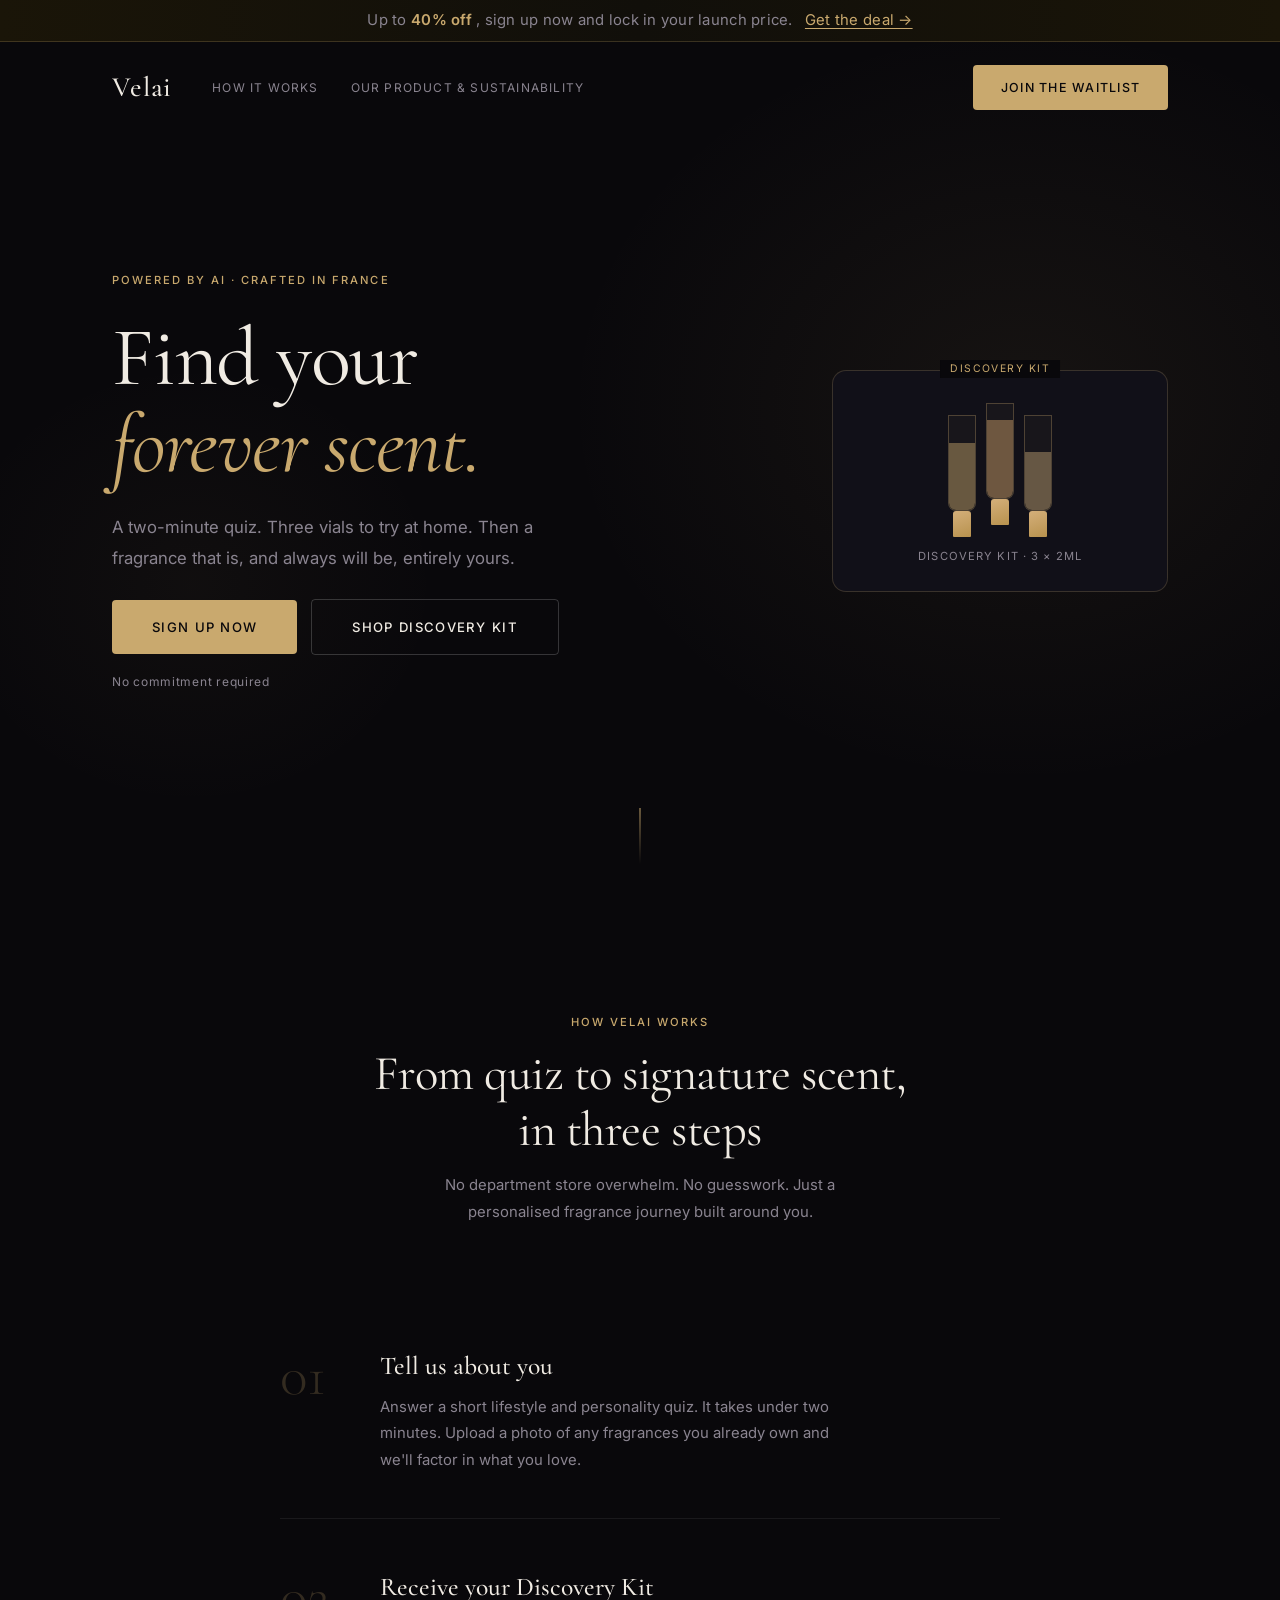
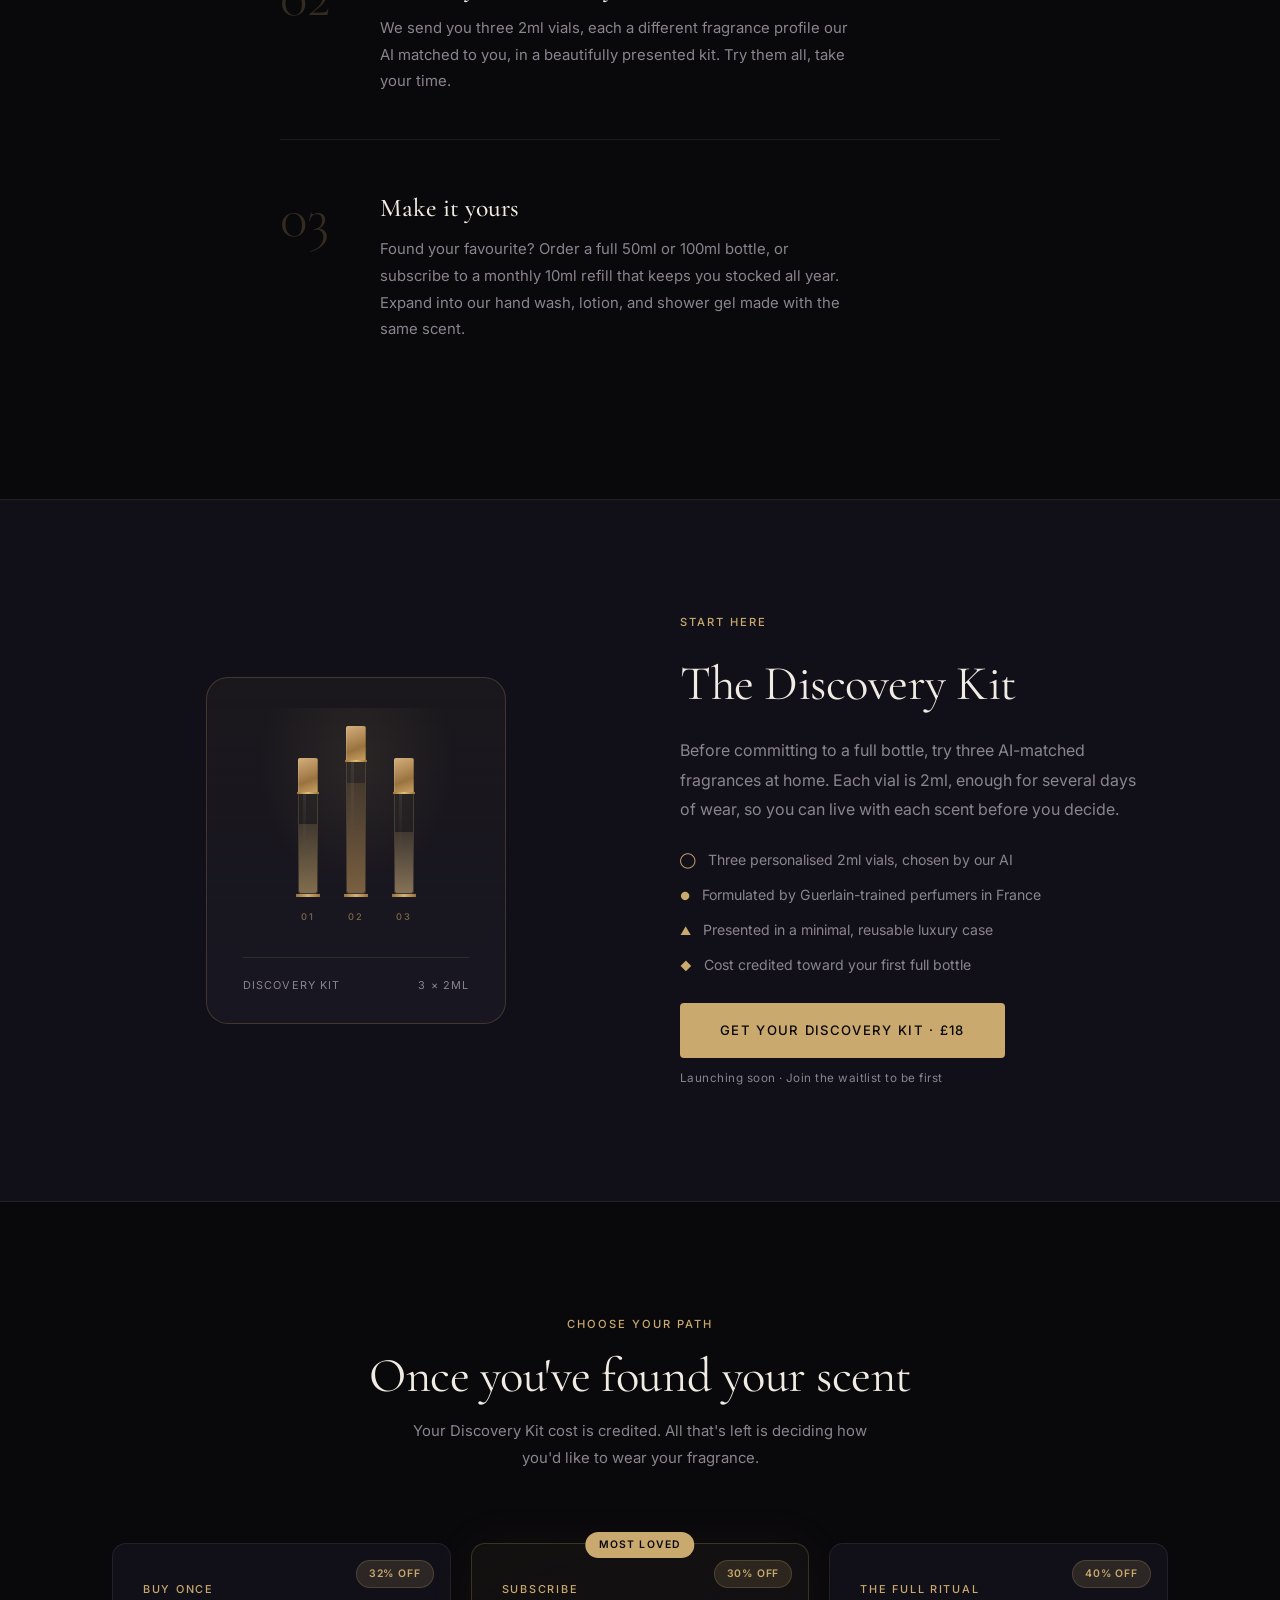
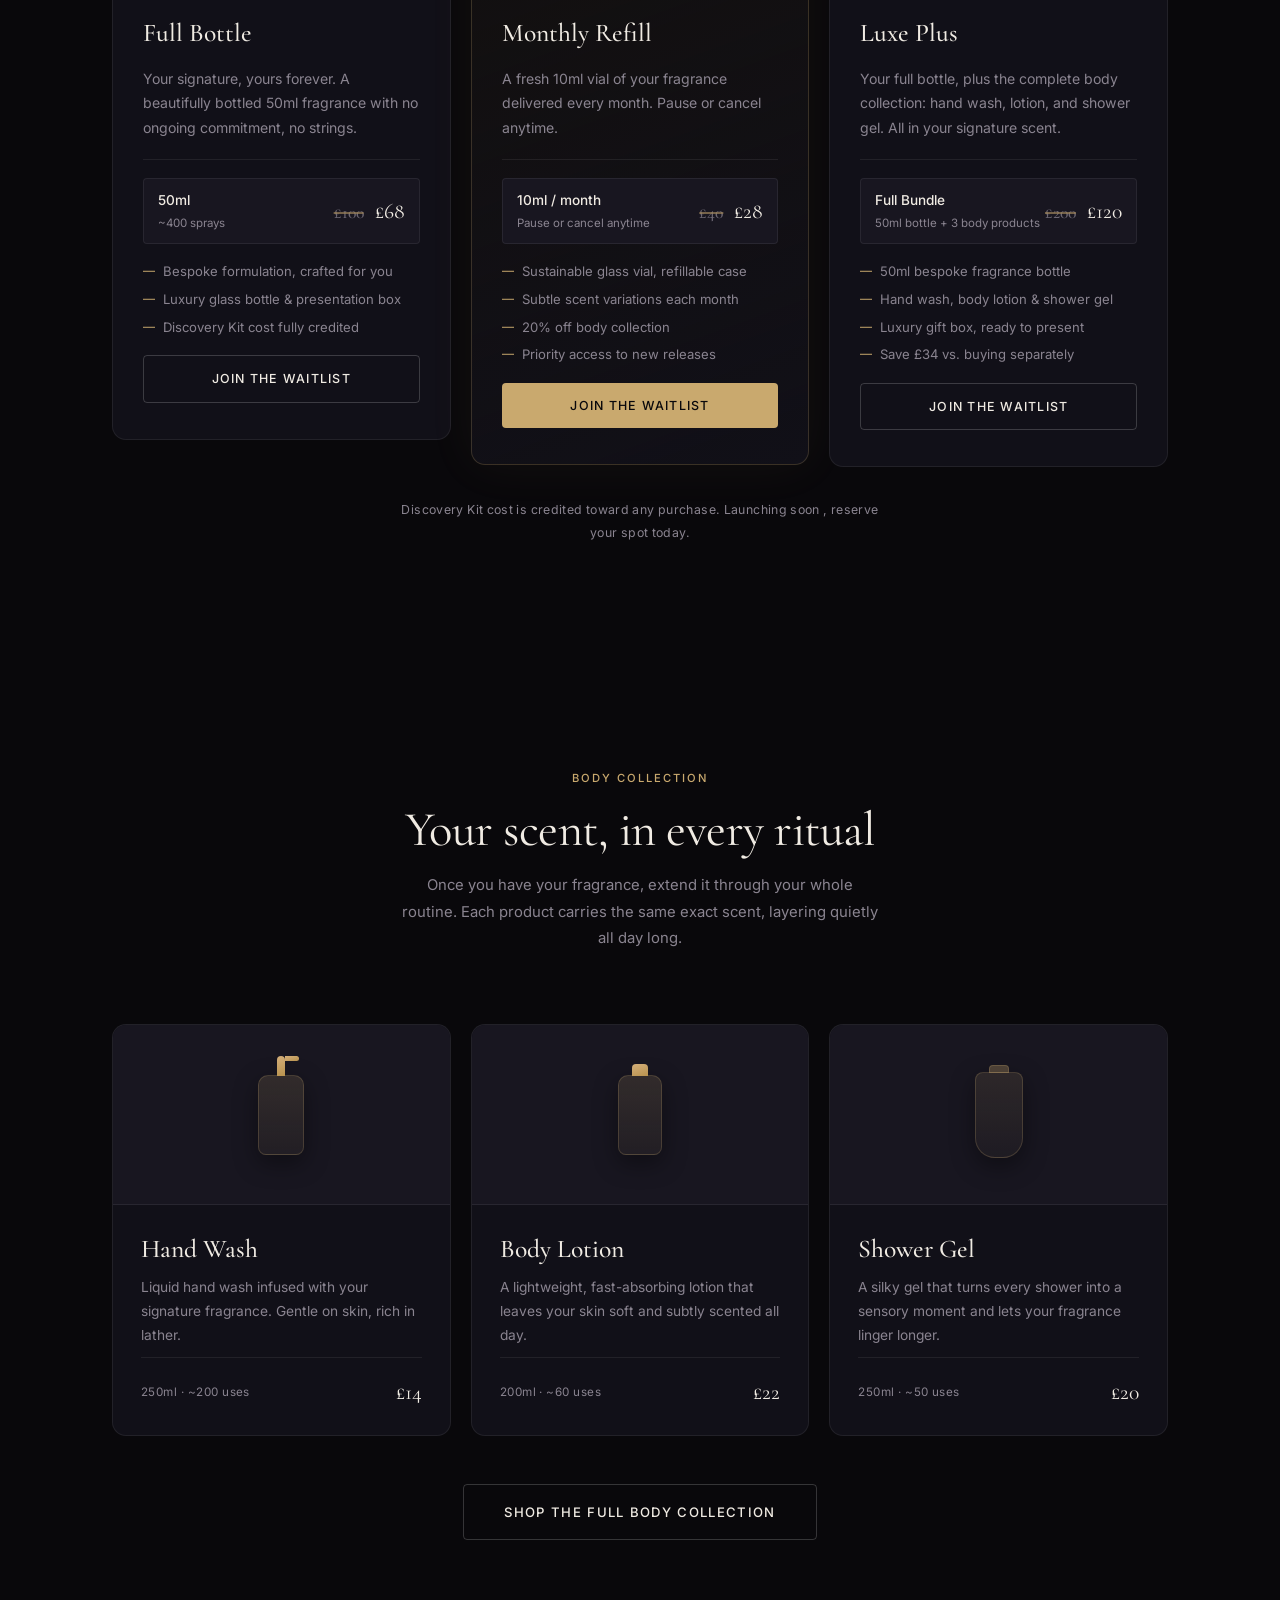
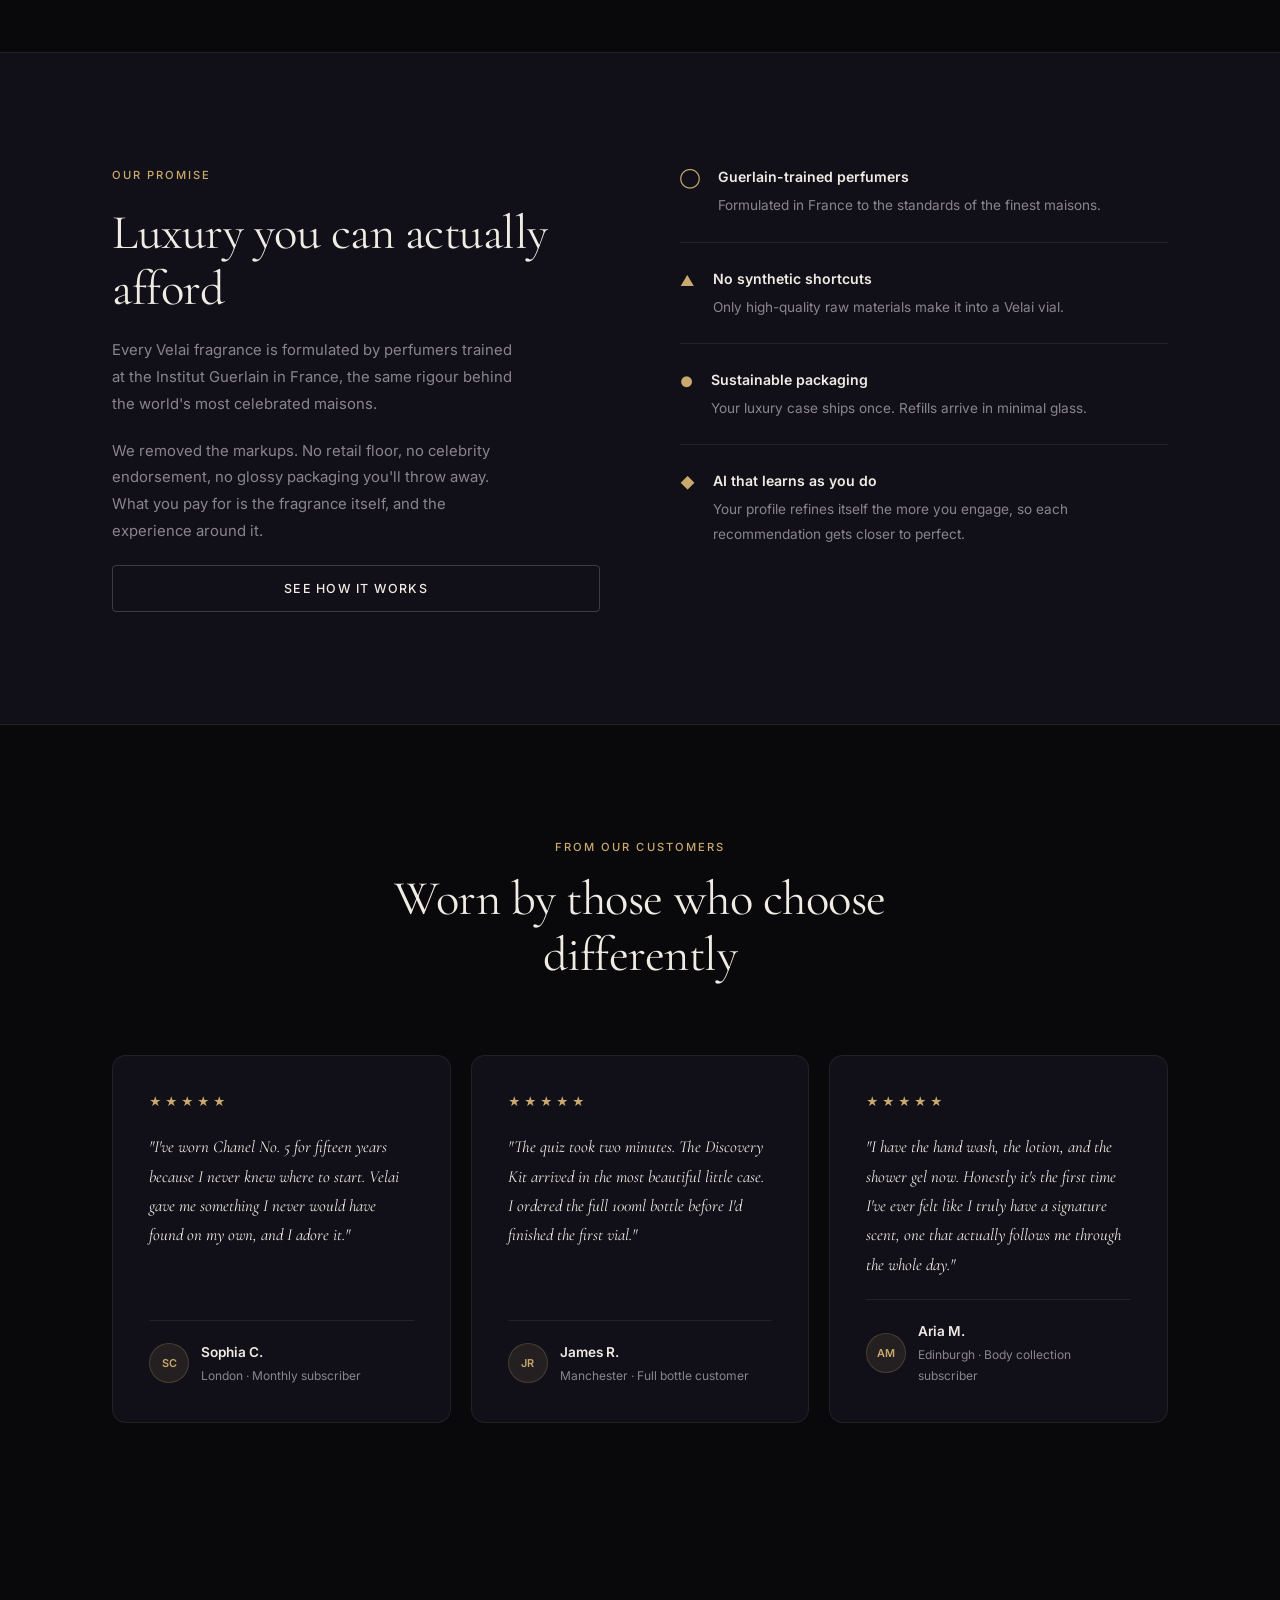
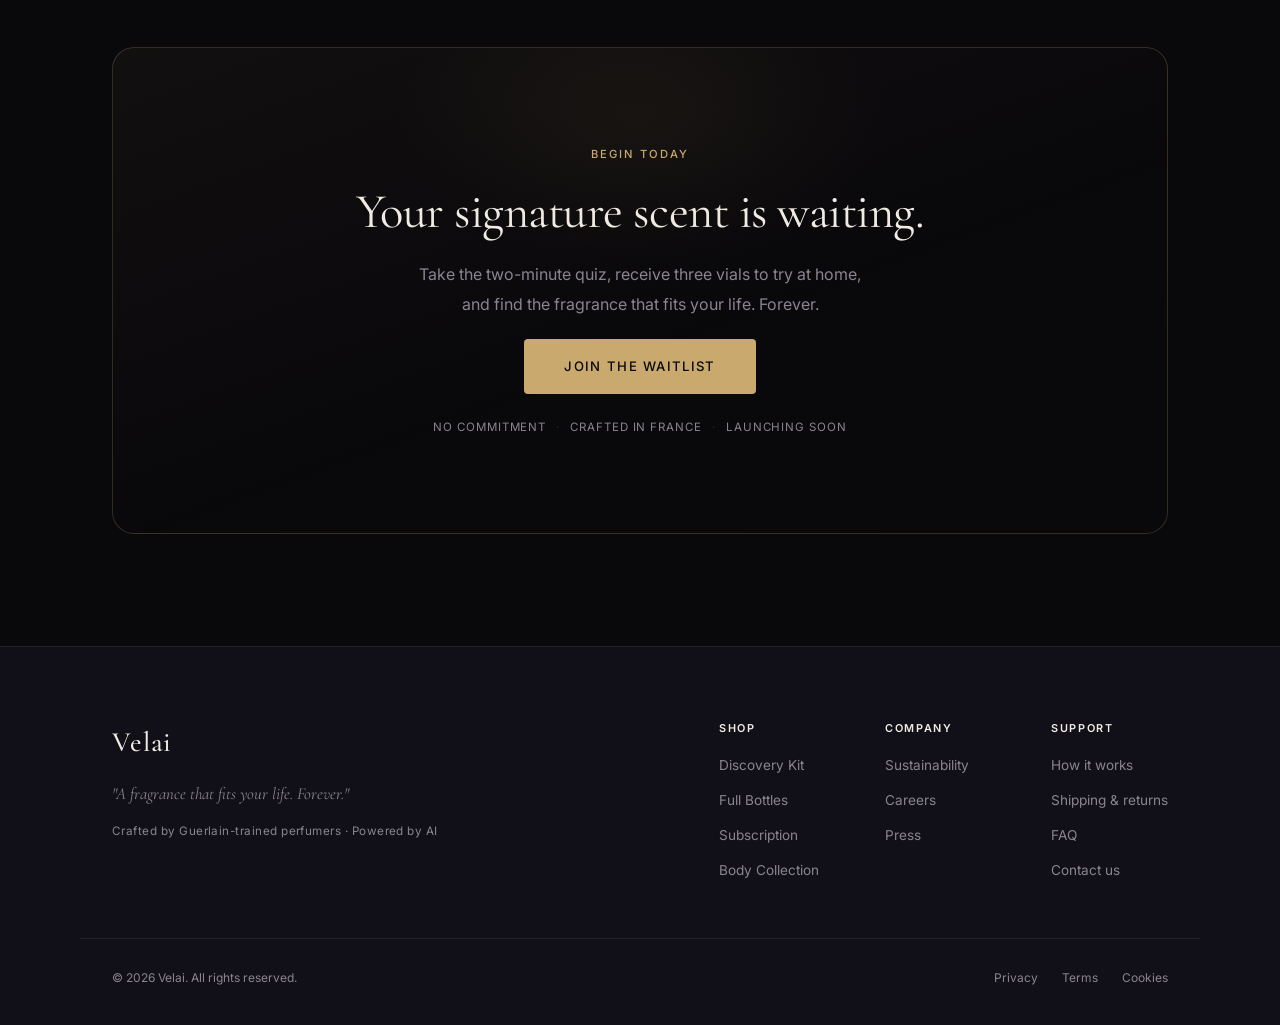
==== commit 955f86d5: "Add waitlist page, promo bar, pricing markdowns, and nav updates - Replace quiz CTAs with waitlist s" ====
--- a/index.html
+++ b/index.html
@@ -12,6 +12,11 @@
 </head>
 <body>
 
+  <!-- PROMO BAR -->
+  <div class="promo-bar">
+    <p>Up to <strong>40% off</strong> , sign up now and lock in your launch price. <a href="waitlist.html">Get the deal &rarr;</a></p>
+  </div>
+
   <!-- NAV -->
   <header class="nav" id="nav">
     <div class="container nav__inner">
@@ -21,7 +26,7 @@
         <a href="sustainability.html">Our product &amp; sustainability</a>
       </nav>
       <div class="nav__actions">
-        <a href="#" class="btn btn--primary">Start the quiz</a>
+        <a href="waitlist.html" class="btn btn--primary">Join the waitlist</a>
       </div>
       <button class="nav__hamburger" id="hamburger" aria-label="Open menu">
         <span></span><span></span><span></span>
@@ -45,7 +50,7 @@
             that is, and always will be, entirely yours.
           </p>
           <div class="hero__cta reveal-hero">
-            <a href="#" class="btn btn--primary btn--lg">Start the quiz</a>
+            <a href="waitlist.html" class="btn btn--primary btn--lg">Sign up now</a>
             <a href="#discovery-kit" class="btn btn--ghost btn--lg">Shop Discovery Kit</a>
           </div>
           <p class="hero__note reveal-hero">No commitment required</p>
@@ -202,8 +207,8 @@
             </li>
           </ul>
           <div class="kit__action">
-            <a href="#" class="btn btn--primary btn--lg">Get your Discovery Kit &middot; £18</a>
-            <p class="kit__action-note">Takes 2 minutes &middot; Ships in 3–5 days</p>
+            <a href="waitlist.html" class="btn btn--primary btn--lg">Get your Discovery Kit &middot; £18</a>
+            <p class="kit__action-note">Launching soon &middot; Join the waitlist to be first</p>
           </div>
         </div>
       </div>
@@ -223,6 +228,7 @@
         <div class="path__grid">
 
           <div class="path-card reveal" style="--d:0ms">
+            <span class="price-badge">32% off</span>
             <div class="path-card__label">Buy once</div>
             <h3>Full Bottle</h3>
             <p class="path-card__desc">
@@ -235,7 +241,7 @@
                   <span class="size-option__size">50ml</span>
                   <span class="size-option__sub">~400 sprays</span>
                 </div>
-                <span class="size-option__price">£68</span>
+                <span class="size-option__price"><s class="price-was">£100</s> £68</span>
               </div>
             </div>
             <ul class="path-card__perks">
@@ -243,10 +249,11 @@
               <li>Luxury glass bottle &amp; presentation box</li>
               <li>Discovery Kit cost fully credited</li>
             </ul>
-            <a href="#" class="btn btn--ghost btn--full">Order your bottle</a>
+            <a href="waitlist.html" class="btn btn--ghost btn--full">Join the waitlist</a>
           </div>
 
           <div class="path-card path-card--featured reveal" style="--d:120ms">
+            <span class="price-badge">30% off</span>
             <div class="path-card__badge">Most loved</div>
             <div class="path-card__label">Subscribe</div>
             <h3>Monthly Refill</h3>
@@ -260,7 +267,7 @@
                   <span class="size-option__size">10ml / month</span>
                   <span class="size-option__sub">Pause or cancel anytime</span>
                 </div>
-                <span class="size-option__price">£28</span>
+                <span class="size-option__price"><s class="price-was">£40</s> £28</span>
               </div>
             </div>
             <ul class="path-card__perks">
@@ -269,10 +276,11 @@
               <li>20% off body collection</li>
               <li>Priority access to new releases</li>
             </ul>
-            <a href="#" class="btn btn--primary btn--full">Start your subscription</a>
+            <a href="waitlist.html" class="btn btn--primary btn--full">Join the waitlist</a>
           </div>
 
           <div class="path-card reveal" style="--d:240ms">
+            <span class="price-badge">40% off</span>
             <div class="path-card__label">The full ritual</div>
             <h3>Luxe Plus</h3>
             <p class="path-card__desc">
@@ -285,7 +293,7 @@
                   <span class="size-option__size">Full Bundle</span>
                   <span class="size-option__sub">50ml bottle + 3 body products</span>
                 </div>
-                <span class="size-option__price">£120</span>
+                <span class="size-option__price"><s class="price-was">£200</s> £120</span>
               </div>
             </div>
             <ul class="path-card__perks">
@@ -294,11 +302,11 @@
               <li>Luxury gift box, ready to present</li>
               <li>Save £34 vs. buying separately</li>
             </ul>
-            <a href="#" class="btn btn--ghost btn--full">Get the Luxe Plus</a>
-          </div>
-
-        </div>
-        <p class="path__note">Discovery Kit cost is credited toward any purchase. Free shipping on all orders over £60.</p>
+            <a href="waitlist.html" class="btn btn--ghost btn--full">Join the waitlist</a>
+          </div>
+
+        </div>
+        <p class="path__note">Discovery Kit cost is credited toward any purchase. Launching soon , reserve your spot today.</p>
       </div>
     </section>
 
@@ -484,11 +492,11 @@
             Take the two-minute quiz, receive three vials to try at home,
             and find the fragrance that fits your life. Forever.
           </p>
-          <a href="#" class="btn btn--primary btn--lg">Take the free quiz</a>
+          <a href="waitlist.html" class="btn btn--primary btn--lg">Join the waitlist</a>
           <ul class="final-cta__reassurance">
             <li>No commitment</li>
             <li>Crafted in France</li>
-            <li>Ships in 3–5 days</li>
+            <li>Launching soon</li>
           </ul>
         </div>
       </div>
--- a/css/style.css
+++ b/css/style.css
@@ -158,7 +158,7 @@
 /* ─── Nav ────────────────────────────────────────────────────────────── */
 .nav {
   position: fixed;
-  top: 0; left: 0; right: 0;
+  top: 42px; left: 0; right: 0;
   z-index: 200;
   padding: 22px 0;
   transition: background 0.35s ease, border-color 0.35s ease, padding 0.35s ease;
@@ -286,7 +286,7 @@
 .hero__inner {
   position: relative;
   z-index: 1;
-  padding-top: 100px;
+  padding-top: 142px;
   padding-bottom: 80px;
   display: grid;
   grid-template-columns: 1fr auto;
--- a/css/components.css
+++ b/css/components.css
@@ -771,3 +771,112 @@
   .kit-vl__foot { width: 22px; }
   .kit-tray__vials { gap: 14px; }
 }
+
+.price-was {
+  font-size: 0.82em;
+  color: var(--muted);
+  opacity: 0.75;
+  margin-right: 6px;
+  font-weight: 500;
+  text-decoration: line-through;
+  text-decoration-color: rgba(201,169,110,0.7);
+  text-decoration-thickness: 2px;
+}
+
+.price-badge {
+  position: absolute;
+  top: 16px;
+  right: 16px;
+  padding: 4px 12px;
+  border-radius: 999px;
+  background: rgba(201,169,110,0.15);
+  border: 1px solid var(--border-gold);
+  color: var(--gold);
+  font-size: 0.65rem;
+  font-weight: 600;
+  letter-spacing: 0.08em;
+  text-transform: uppercase;
+}
+
+.promo-bar {
+  position: fixed;
+  top: 0; left: 0; right: 0;
+  z-index: 201;
+  height: 42px;
+  display: flex;
+  align-items: center;
+  justify-content: center;
+  background: linear-gradient(90deg, #1a1508 0%, #110f0a 50%, #1a1508 100%);
+  border-bottom: 1px solid var(--border-gold);
+  padding: 0 24px;
+  text-align: center;
+  font-size: 0.82rem;
+  color: var(--muted);
+  letter-spacing: 0.02em;
+}
+.promo-bar strong {
+  color: var(--gold);
+  font-weight: 600;
+}
+.promo-bar a {
+  color: var(--gold);
+  text-decoration: underline;
+  text-underline-offset: 3px;
+  margin-left: 8px;
+  white-space: nowrap;
+}
+.promo-bar a:hover { opacity: 0.75; }
+
+.form-error {
+  font-size: 0.8rem;
+  color: #e07070;
+  min-height: 1.2em;
+  line-height: 1.4;
+}
+
+.phone-row {
+  display: flex;
+  background: rgba(255,255,255,0.04);
+  border: 1px solid var(--border);
+  border-radius: var(--r-sm);
+  overflow: hidden;
+  transition: border-color 0.2s ease;
+}
+.phone-row:focus-within {
+  border-color: var(--border-gold);
+  background: rgba(201,169,110,0.04);
+}
+.dial-select {
+  background: transparent;
+  border: none;
+  border-right: 1px solid var(--border);
+  padding: 13px 10px 13px 14px;
+  font-family: var(--sans);
+  font-size: 0.9rem;
+  color: var(--text);
+  outline: none;
+  cursor: pointer;
+  flex-shrink: 0;
+  width: 108px;
+  appearance: none;
+  -webkit-appearance: none;
+  background-image: url("data:image/svg+xml,%3Csvg xmlns='http://www.w3.org/2000/svg' width='10' height='6' fill='none'%3E%3Cpath d='M1 1l4 4 4-4' stroke='%23888' stroke-width='1.5' stroke-linecap='round' stroke-linejoin='round'/%3E%3C/svg%3E");
+  background-repeat: no-repeat;
+  background-position: right 8px center;
+}
+.dial-select option {
+  background: #0d0b10;
+  color: var(--text);
+}
+.phone-row input {
+  flex: 1;
+  background: transparent;
+  border: none;
+  padding: 13px 16px;
+  font-family: var(--sans);
+  font-size: 0.95rem;
+  color: var(--text);
+  outline: none;
+  width: 100%;
+}
+.phone-row input::placeholder { color: rgba(255,255,255,0.2); }
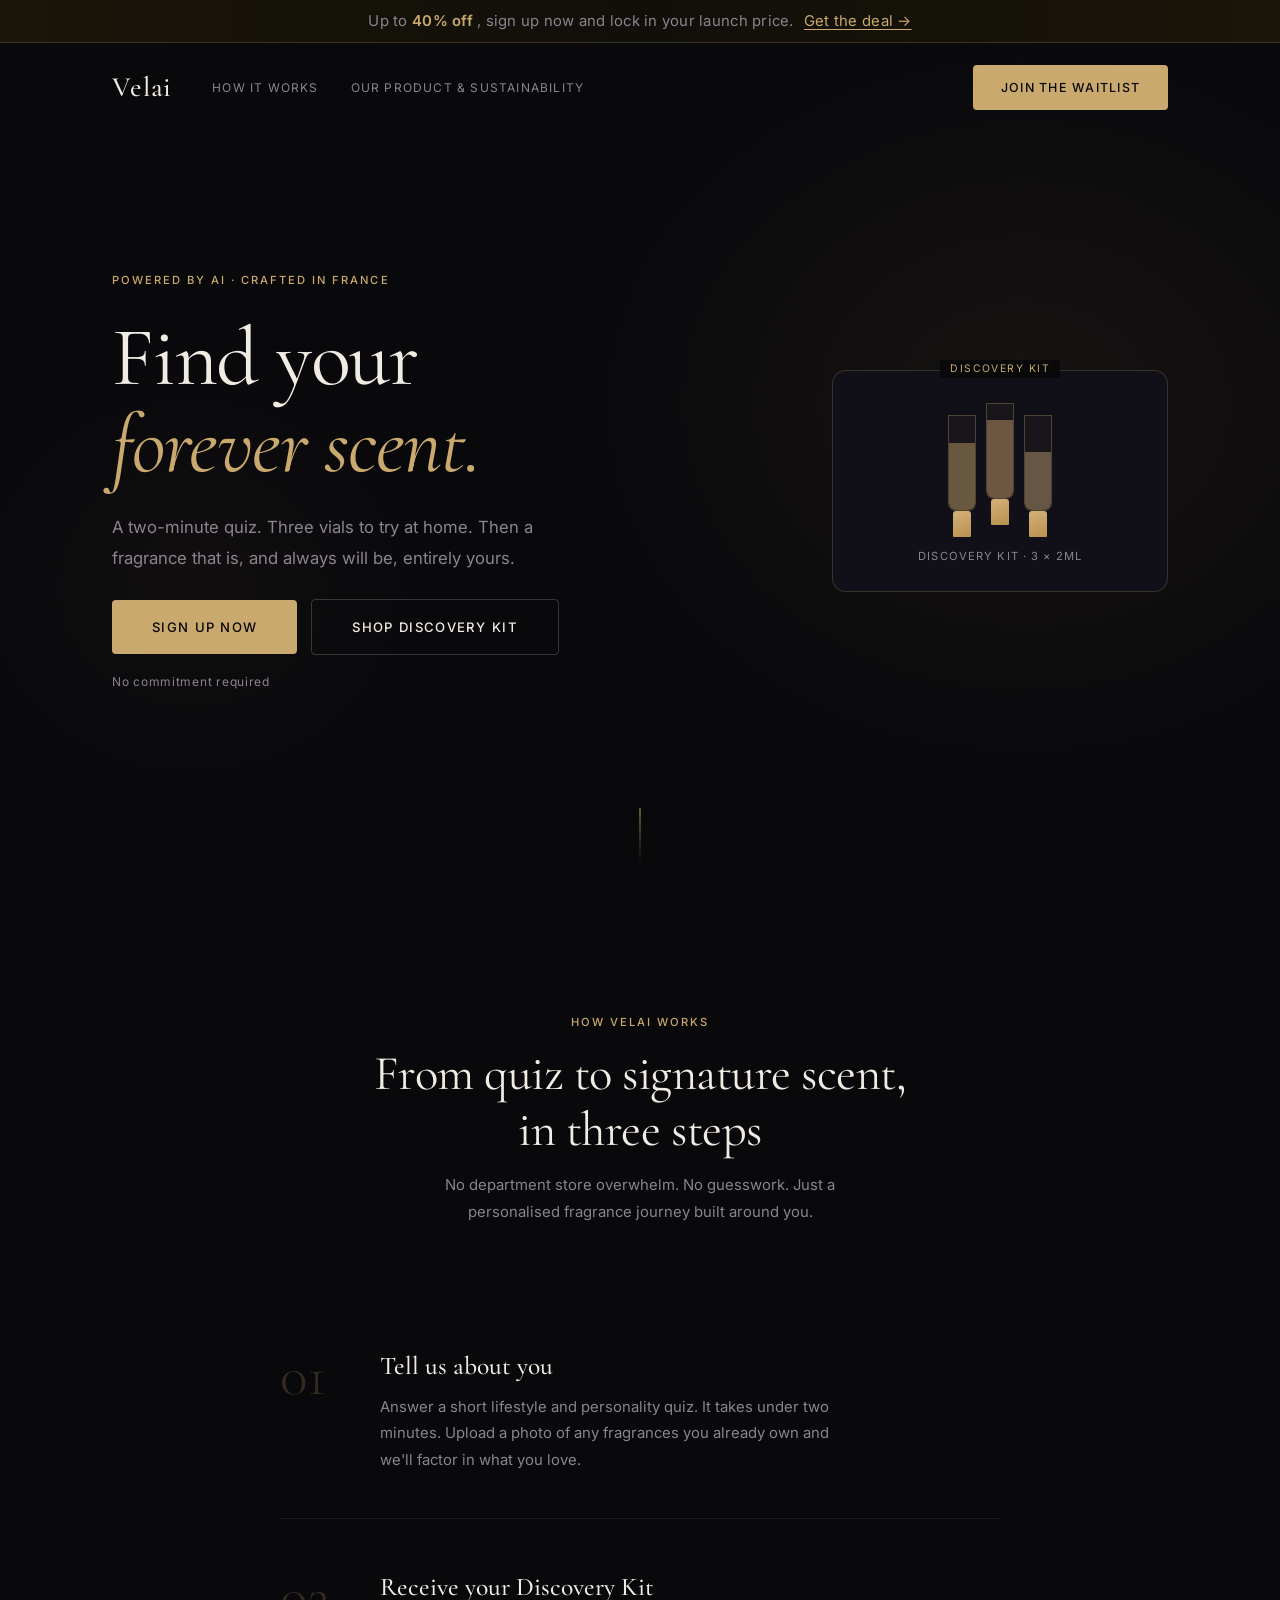
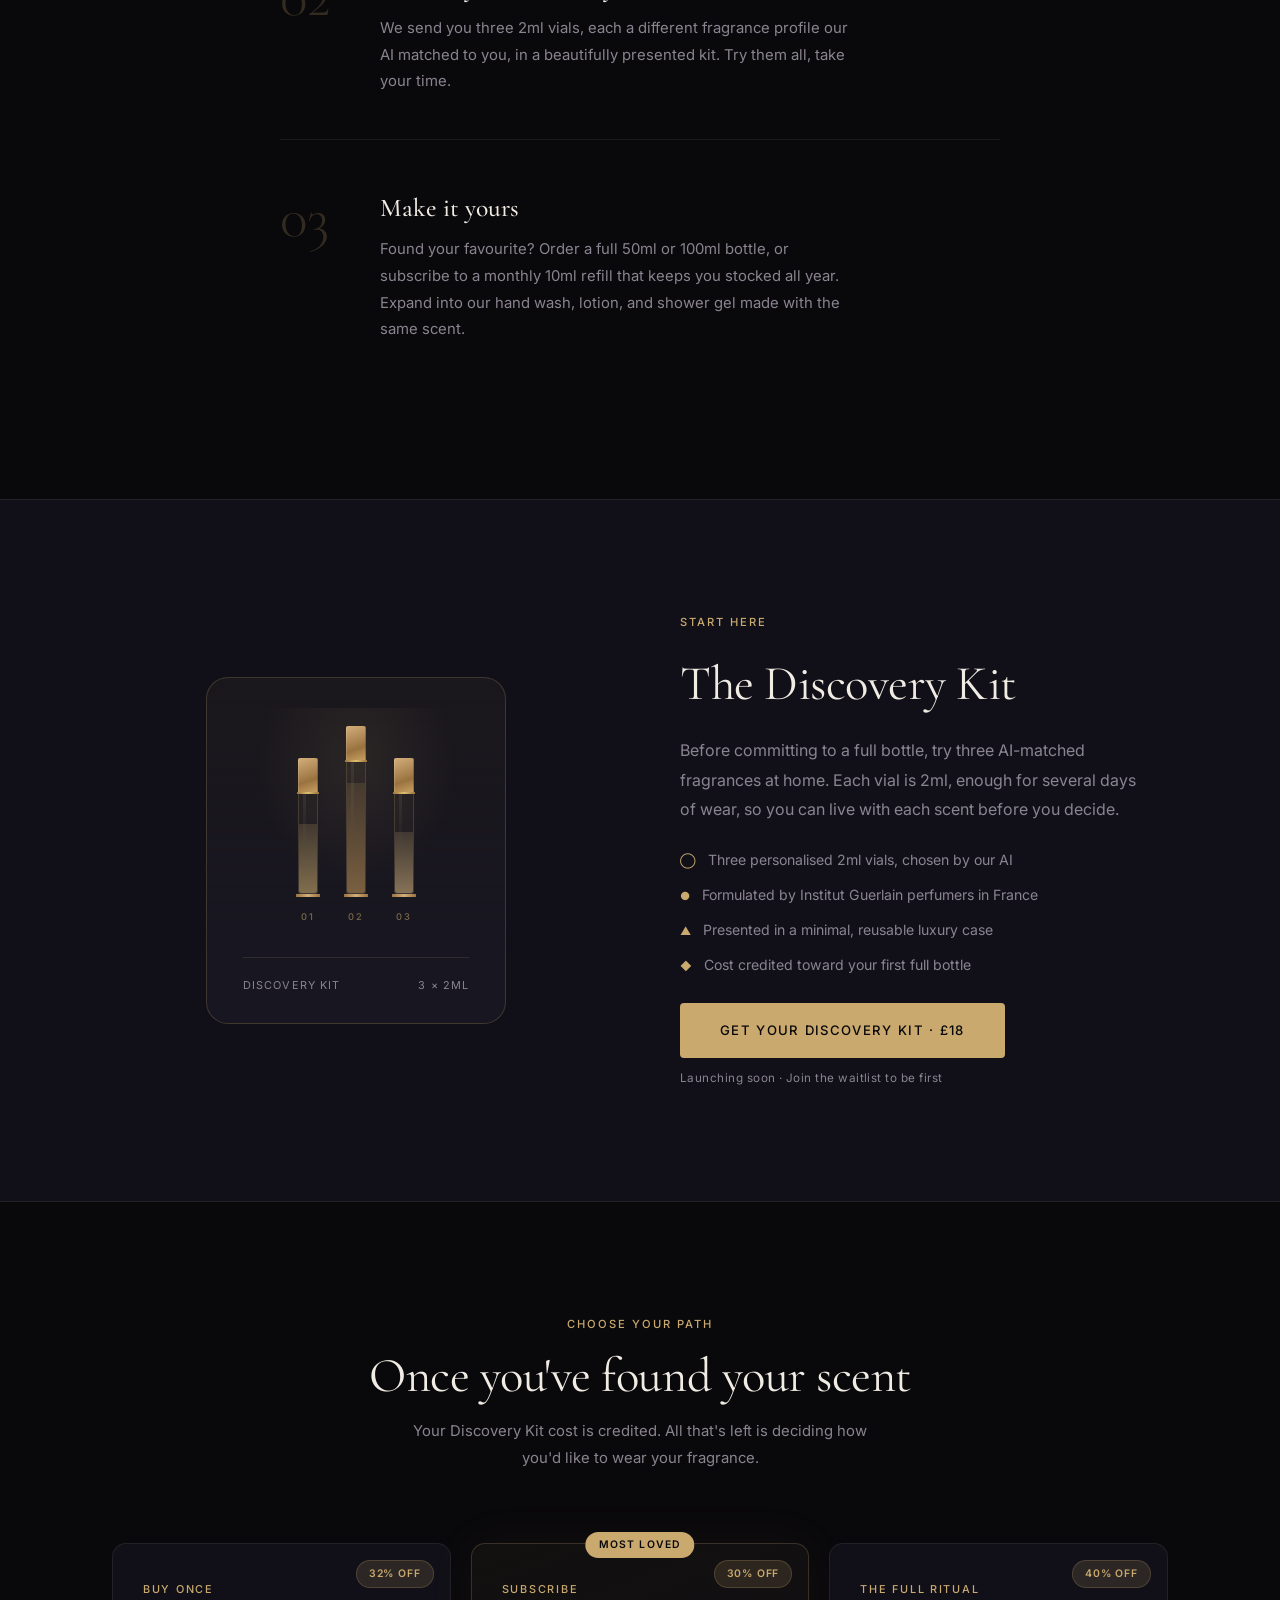
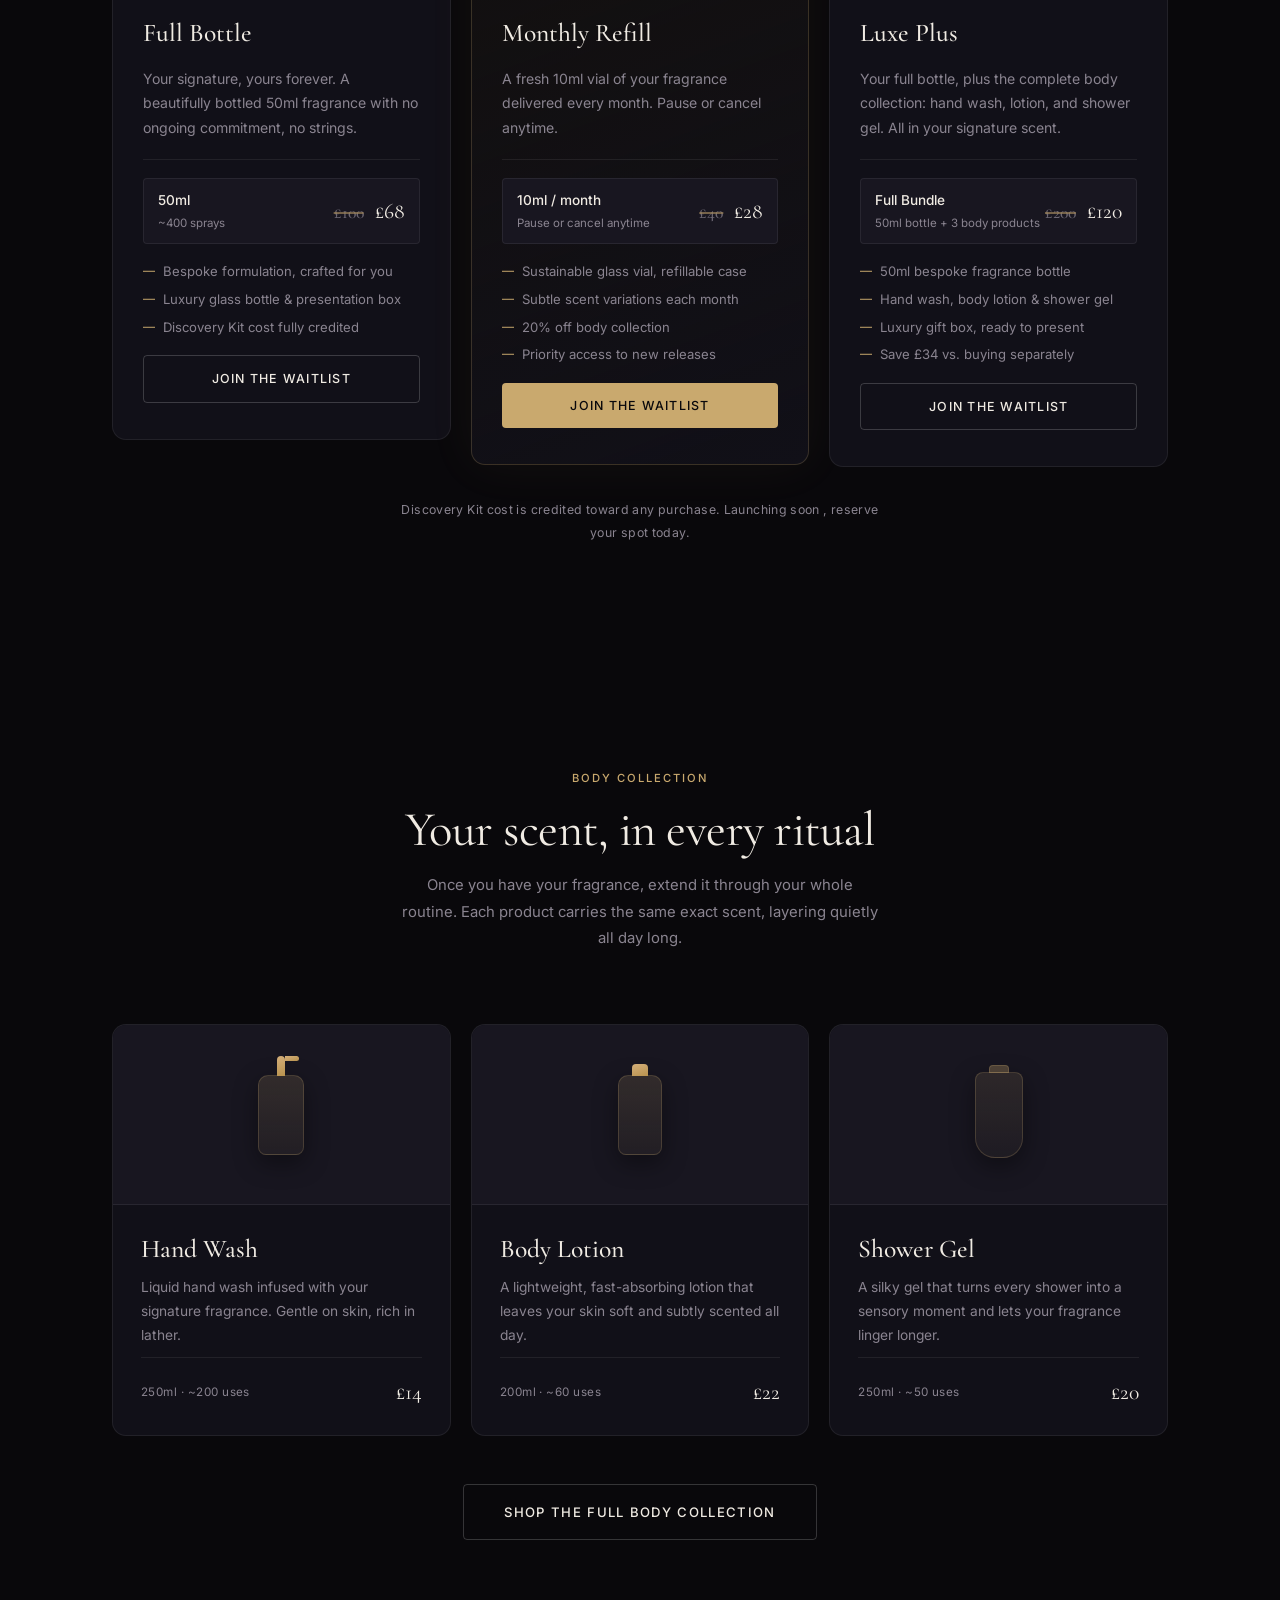
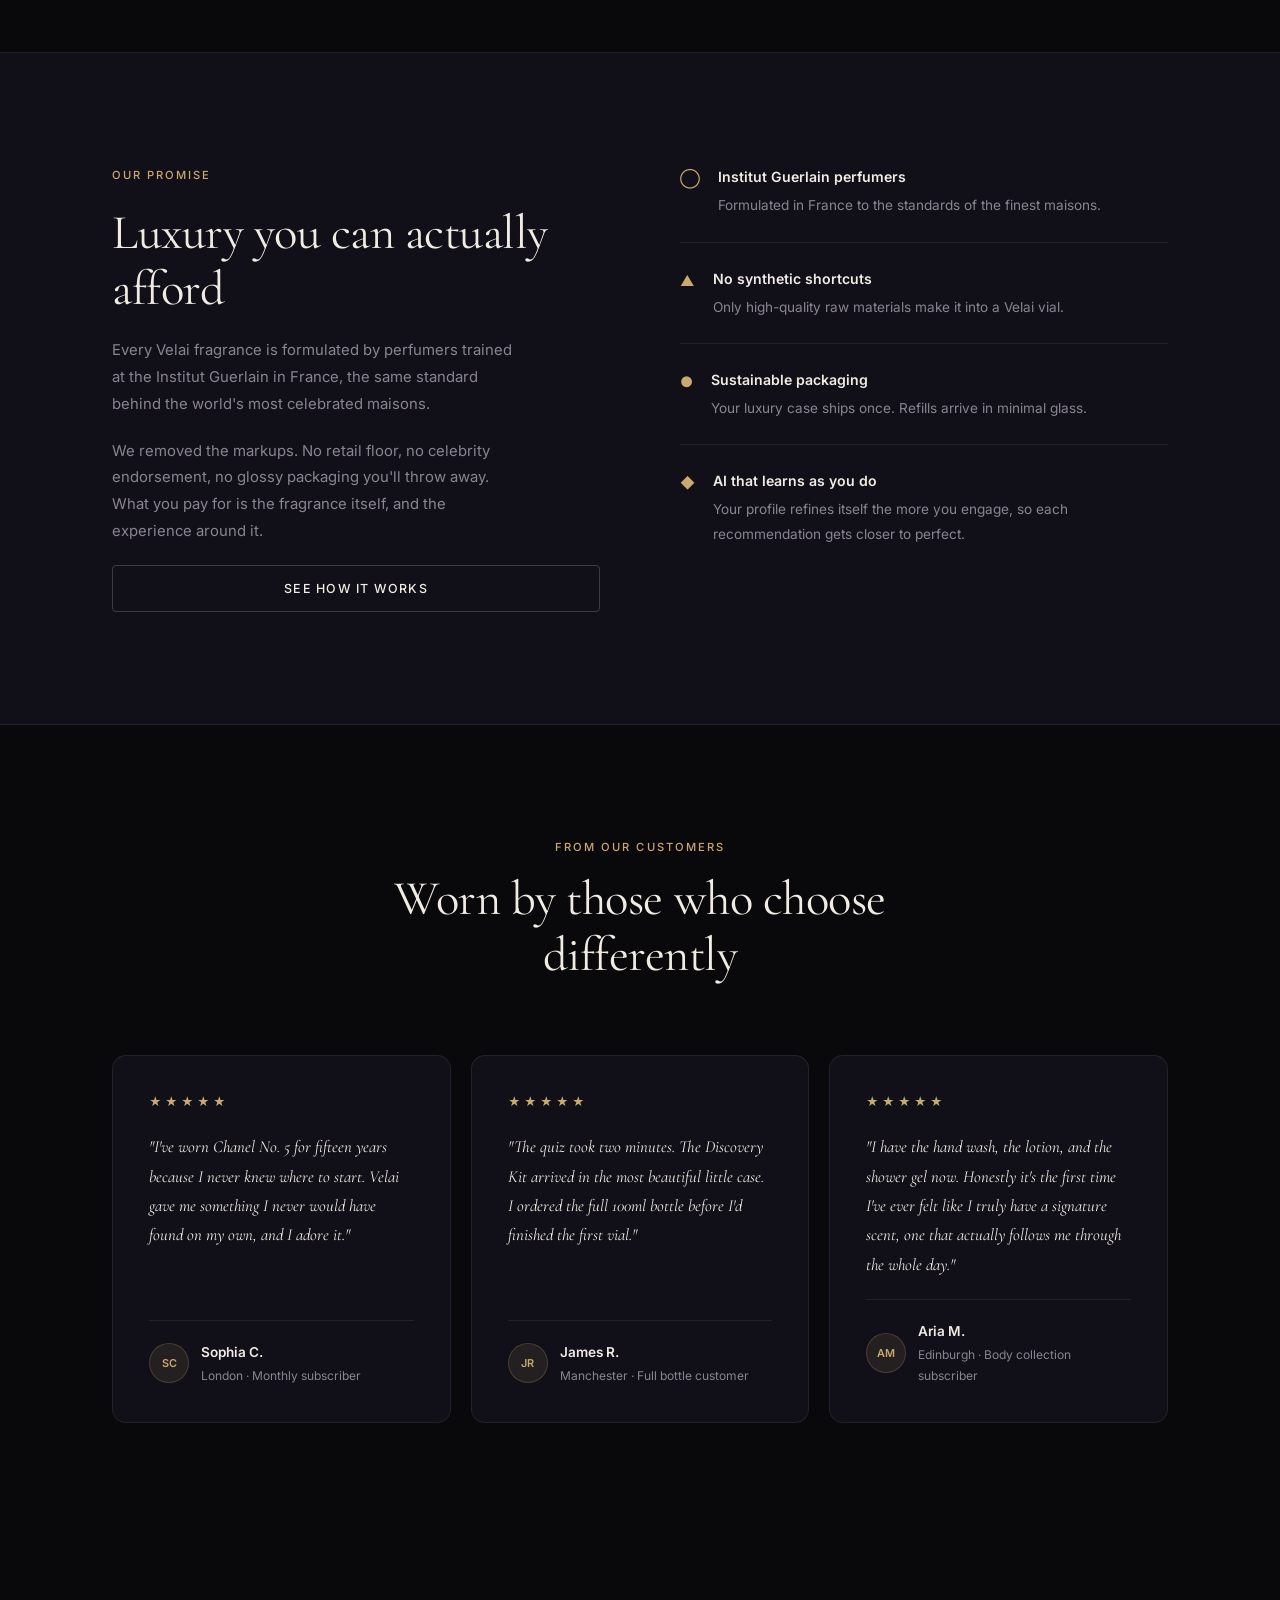
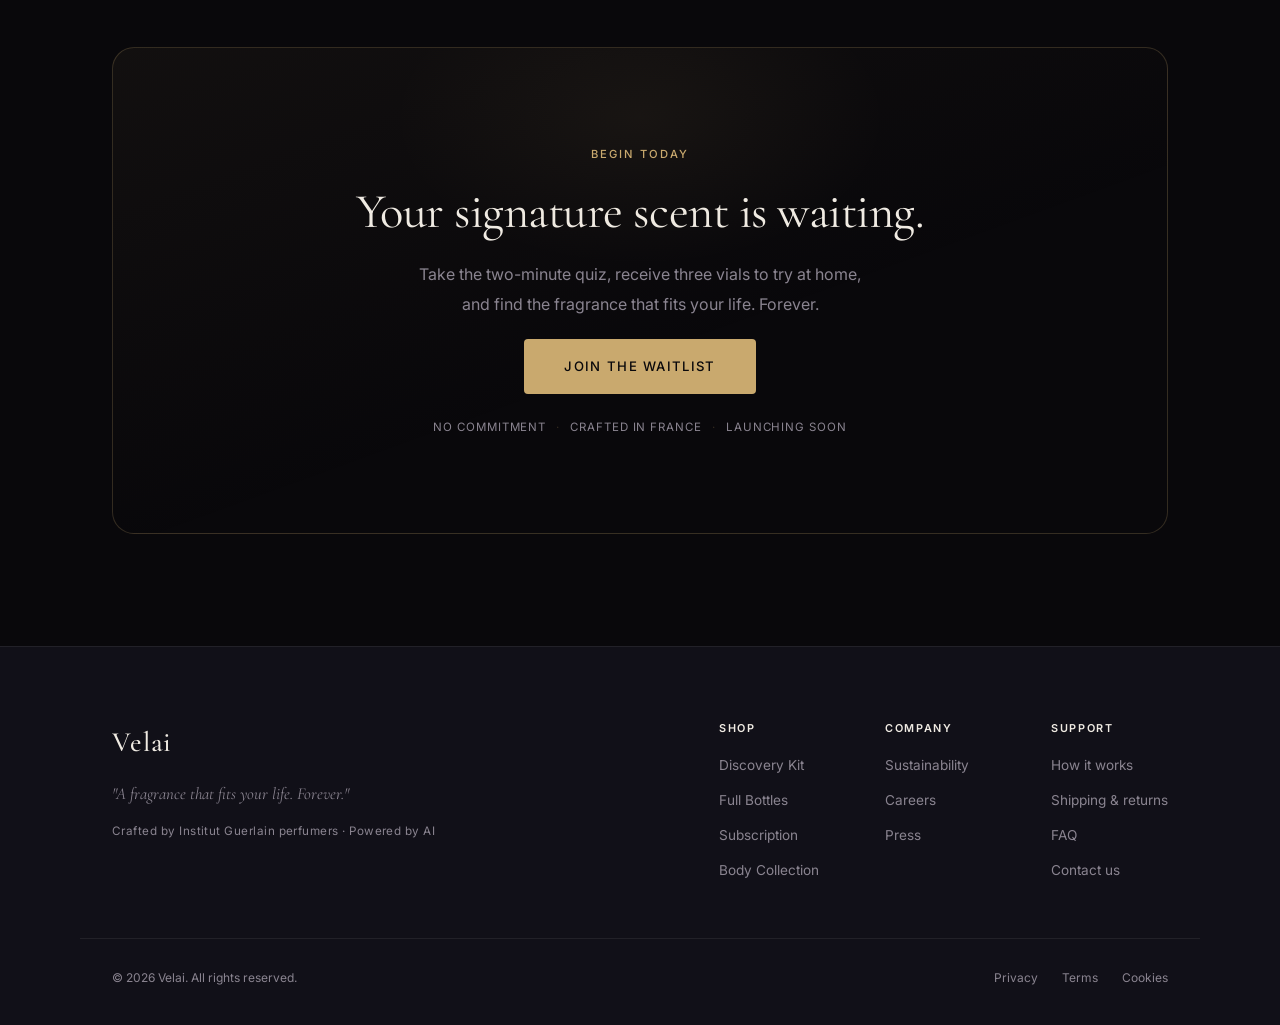
==== commit fbae0ad9: "Replace Guerlain-trained with Institut Guerlain throughout Co-Authored-By: Claude Sonnet 4.6 <norepl" ====
--- a/index.html
+++ b/index.html
@@ -195,7 +195,7 @@
             </li>
             <li>
               <span class="perk__icon" aria-hidden="true">&#9679;</span>
-              <span>Formulated by Guerlain-trained perfumers in France</span>
+              <span>Formulated by Institut Guerlain perfumers in France</span>
             </li>
             <li>
               <span class="perk__icon" aria-hidden="true">&#9650;</span>
@@ -381,7 +381,7 @@
           <h2>Luxury you can actually afford</h2>
           <p>
             Every Velai fragrance is formulated by perfumers trained at the
-            Institut Guerlain in France, the same rigour behind the world's
+            Institut Guerlain in France, the same standard behind the world's
             most celebrated maisons.
           </p>
           <p>
@@ -395,7 +395,7 @@
           <div class="craft-pillar">
             <span class="craft-pillar__icon" aria-hidden="true">&#9711;</span>
             <div>
-              <h4>Guerlain-trained perfumers</h4>
+              <h4>Institut Guerlain perfumers</h4>
               <p>Formulated in France to the standards of the finest maisons.</p>
             </div>
           </div>
@@ -510,7 +510,7 @@
       <div class="footer__brand">
         <a href="#" class="nav__logo">Velai</a>
         <p class="footer__tagline"><em>"A fragrance that fits your life. Forever."</em></p>
-        <p class="footer__crafted">Crafted by Guerlain-trained perfumers &middot; Powered by AI</p>
+        <p class="footer__crafted">Crafted by Institut Guerlain perfumers &middot; Powered by AI</p>
       </div>
       <div class="footer__links">
         <div class="footer__col">
--- a/css/components.css
+++ b/css/components.css
@@ -802,18 +802,20 @@
   position: fixed;
   top: 0; left: 0; right: 0;
   z-index: 201;
-  height: 42px;
+  min-height: 42px;
   display: flex;
   align-items: center;
   justify-content: center;
   background: linear-gradient(90deg, #1a1508 0%, #110f0a 50%, #1a1508 100%);
   border-bottom: 1px solid var(--border-gold);
-  padding: 0 24px;
+  padding: 10px 24px;
   text-align: center;
   font-size: 0.82rem;
   color: var(--muted);
   letter-spacing: 0.02em;
-}
+  box-sizing: border-box;
+}
+.promo-bar p { margin: 0; line-height: 1.5; }
 .promo-bar strong {
   color: var(--gold);
   font-weight: 600;
@@ -822,10 +824,17 @@
   color: var(--gold);
   text-decoration: underline;
   text-underline-offset: 3px;
-  margin-left: 8px;
+  margin-left: 6px;
   white-space: nowrap;
 }
 .promo-bar a:hover { opacity: 0.75; }
+.promo-short { display: none; }
+.promo-full  { display: inline; }
+@media (max-width: 600px) {
+  .promo-full  { display: none; }
+  .promo-short { display: inline; }
+  .promo-bar   { font-size: 0.78rem; padding: 8px 16px; }
+}
 
 .form-error {
   font-size: 0.8rem;
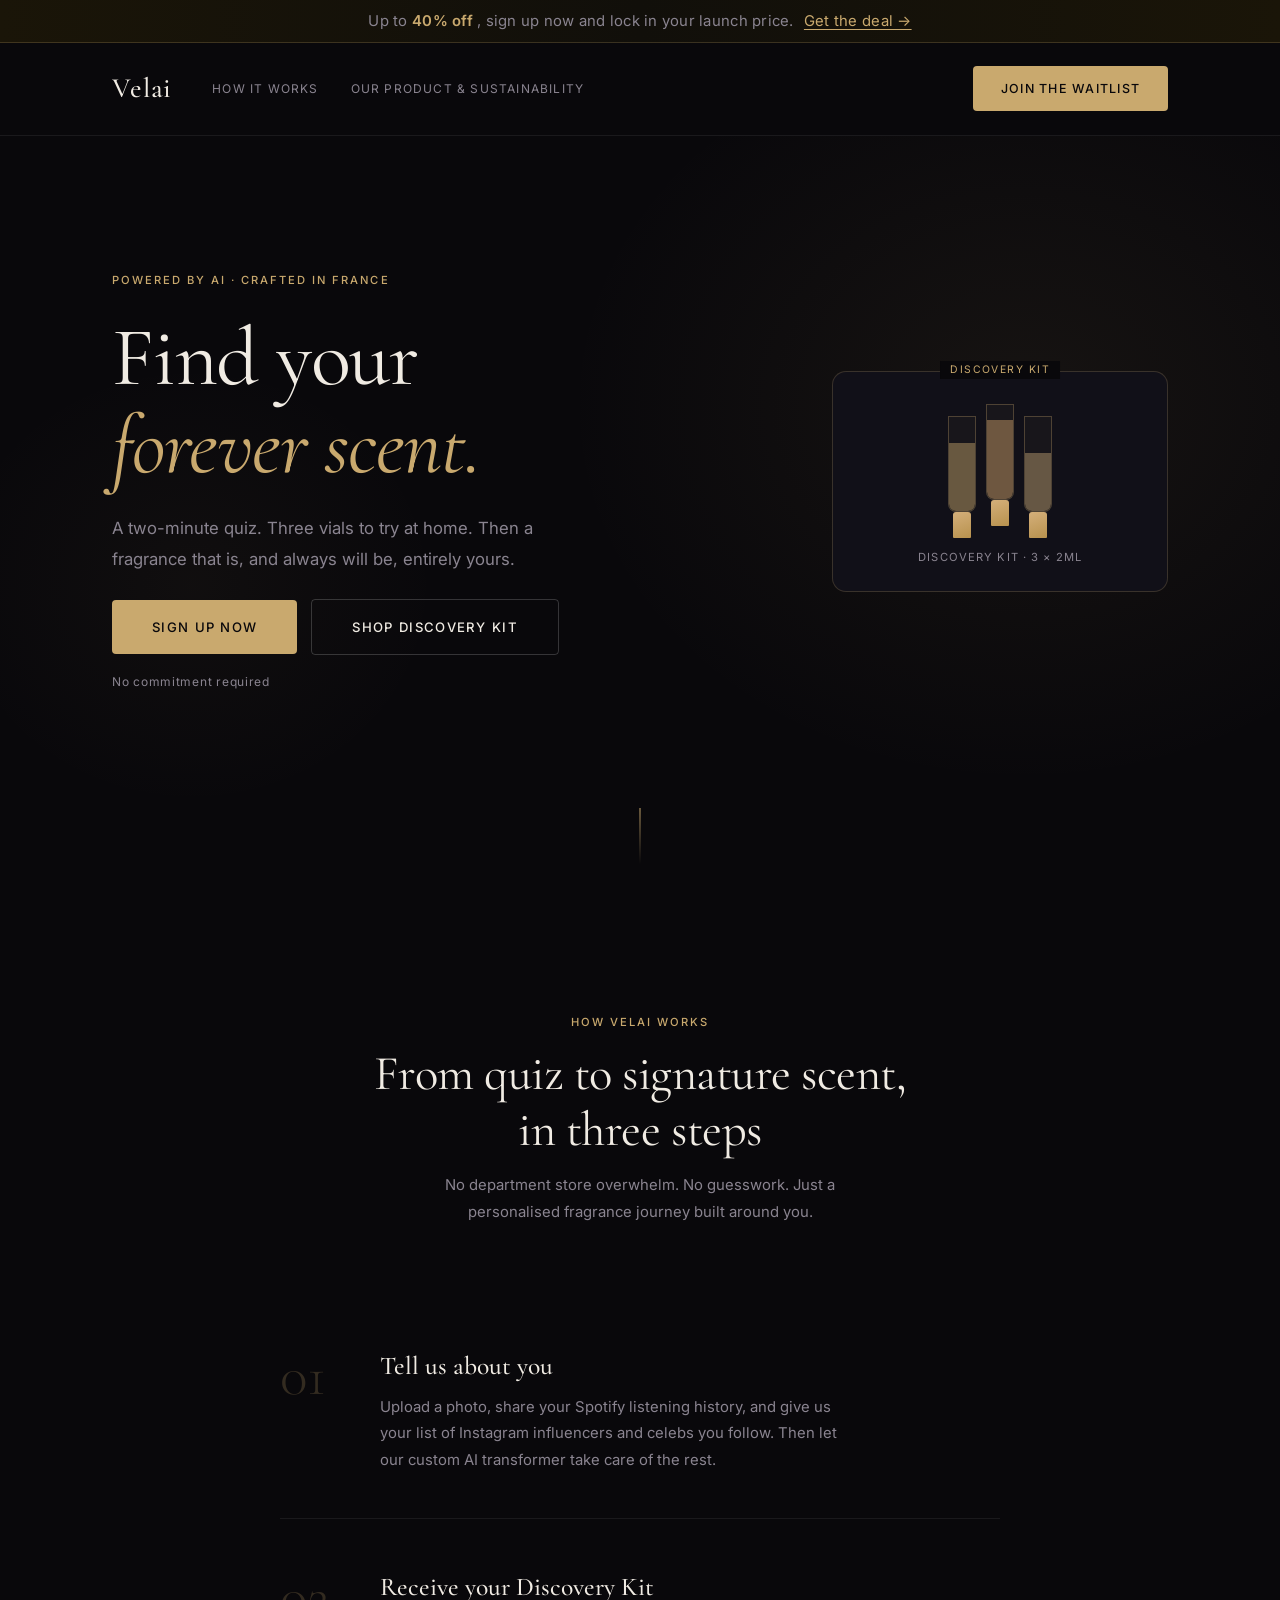
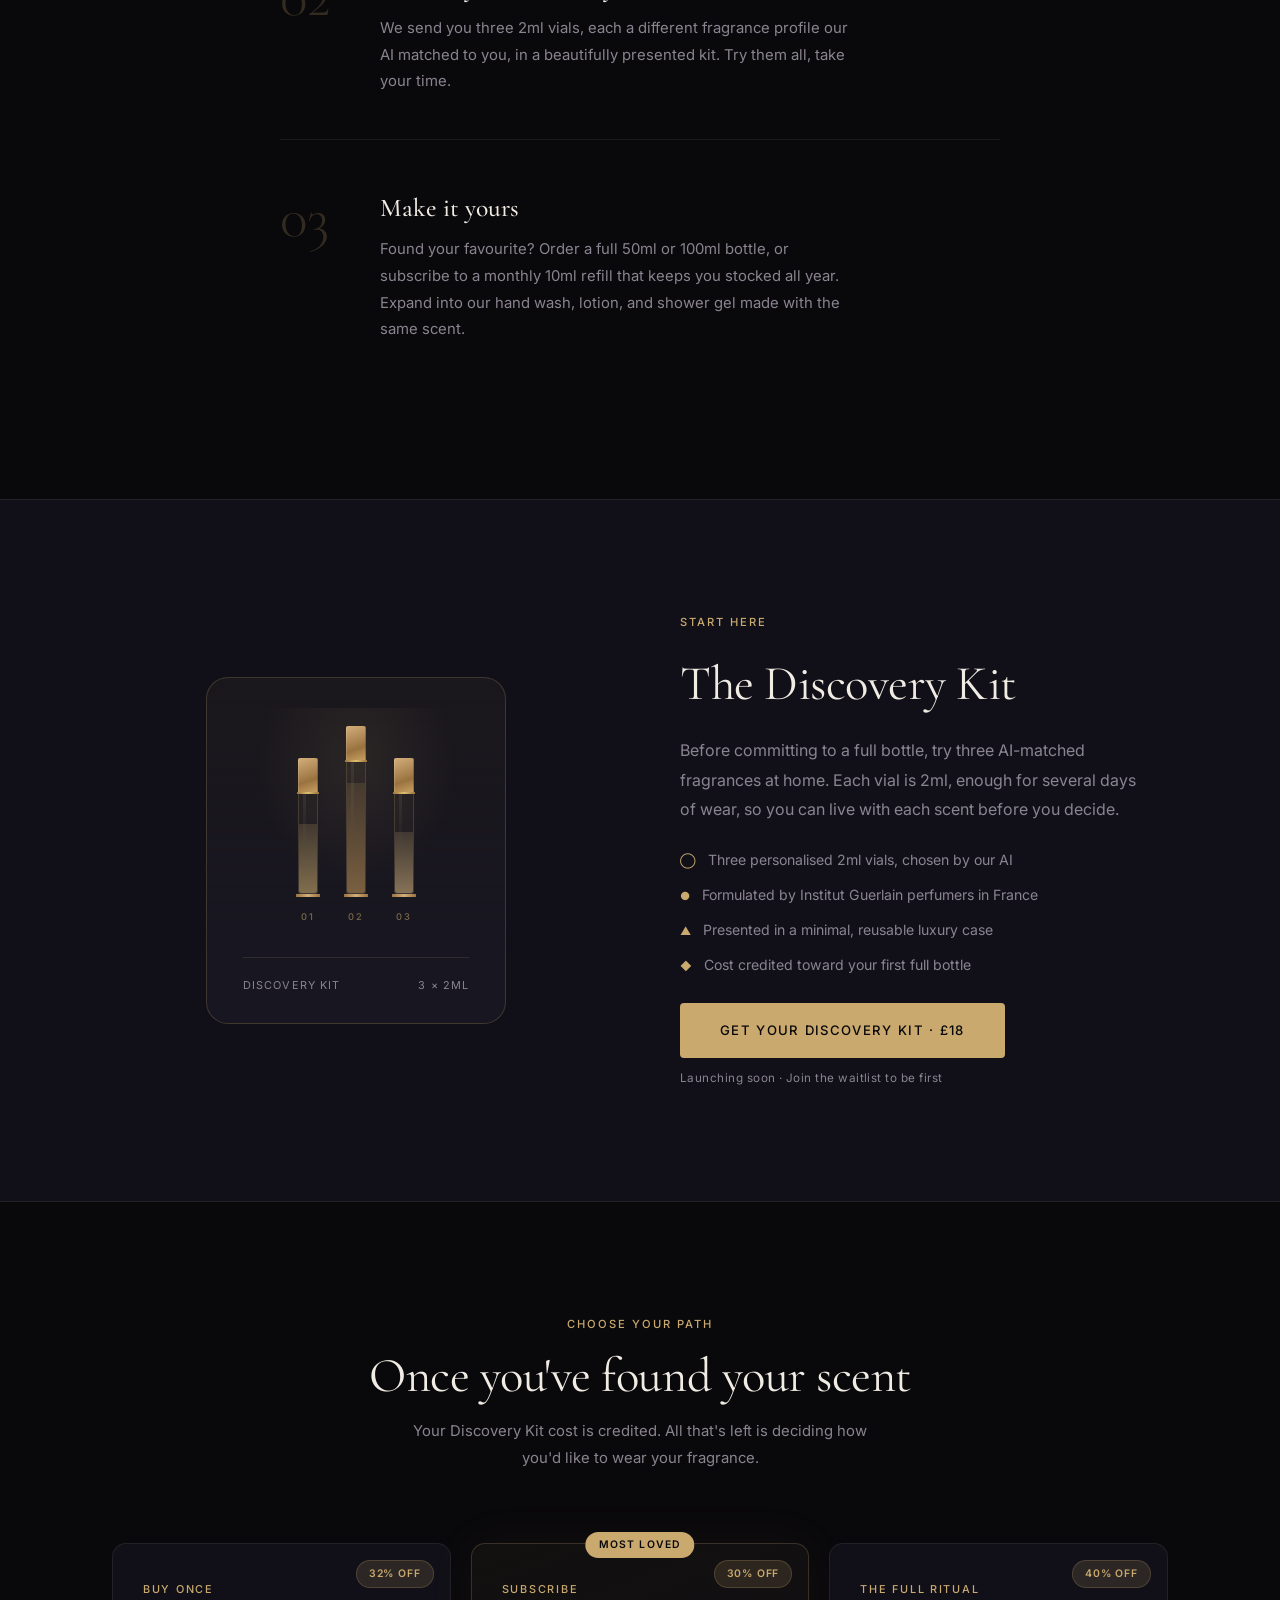
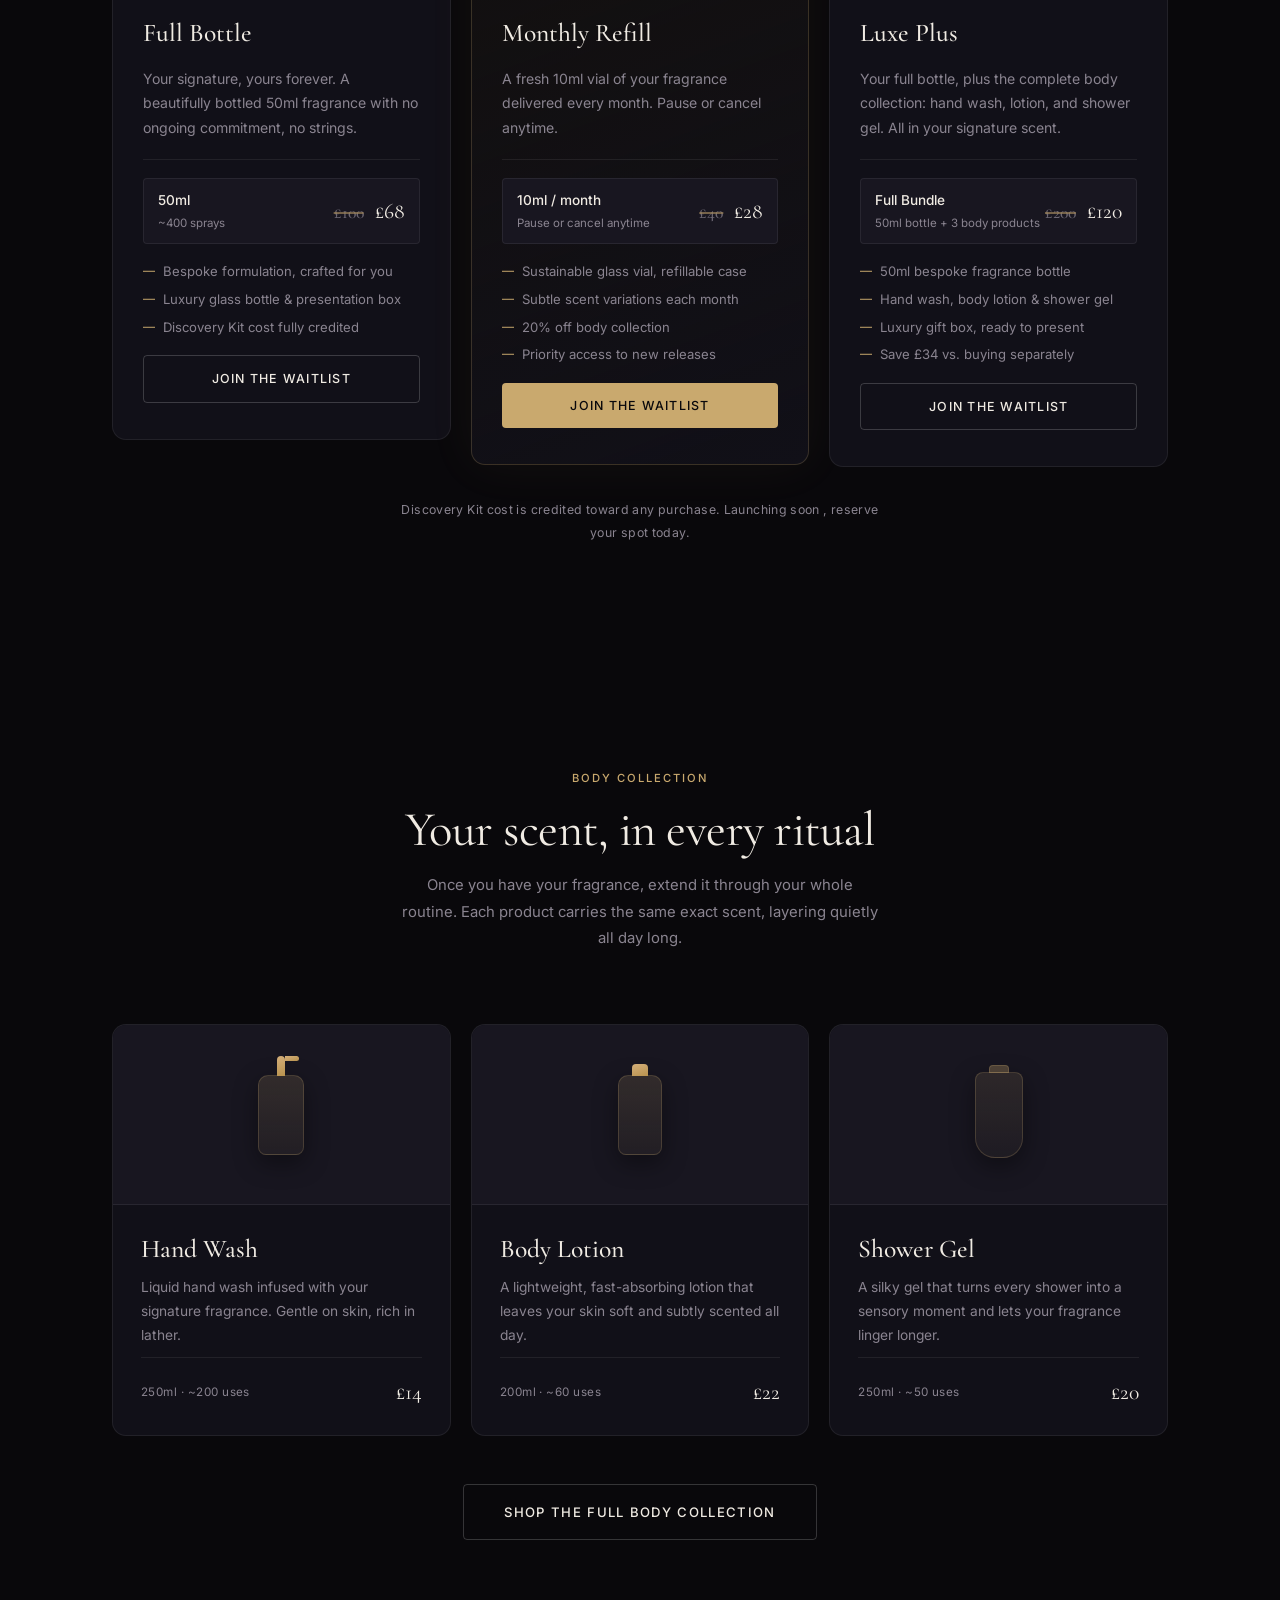
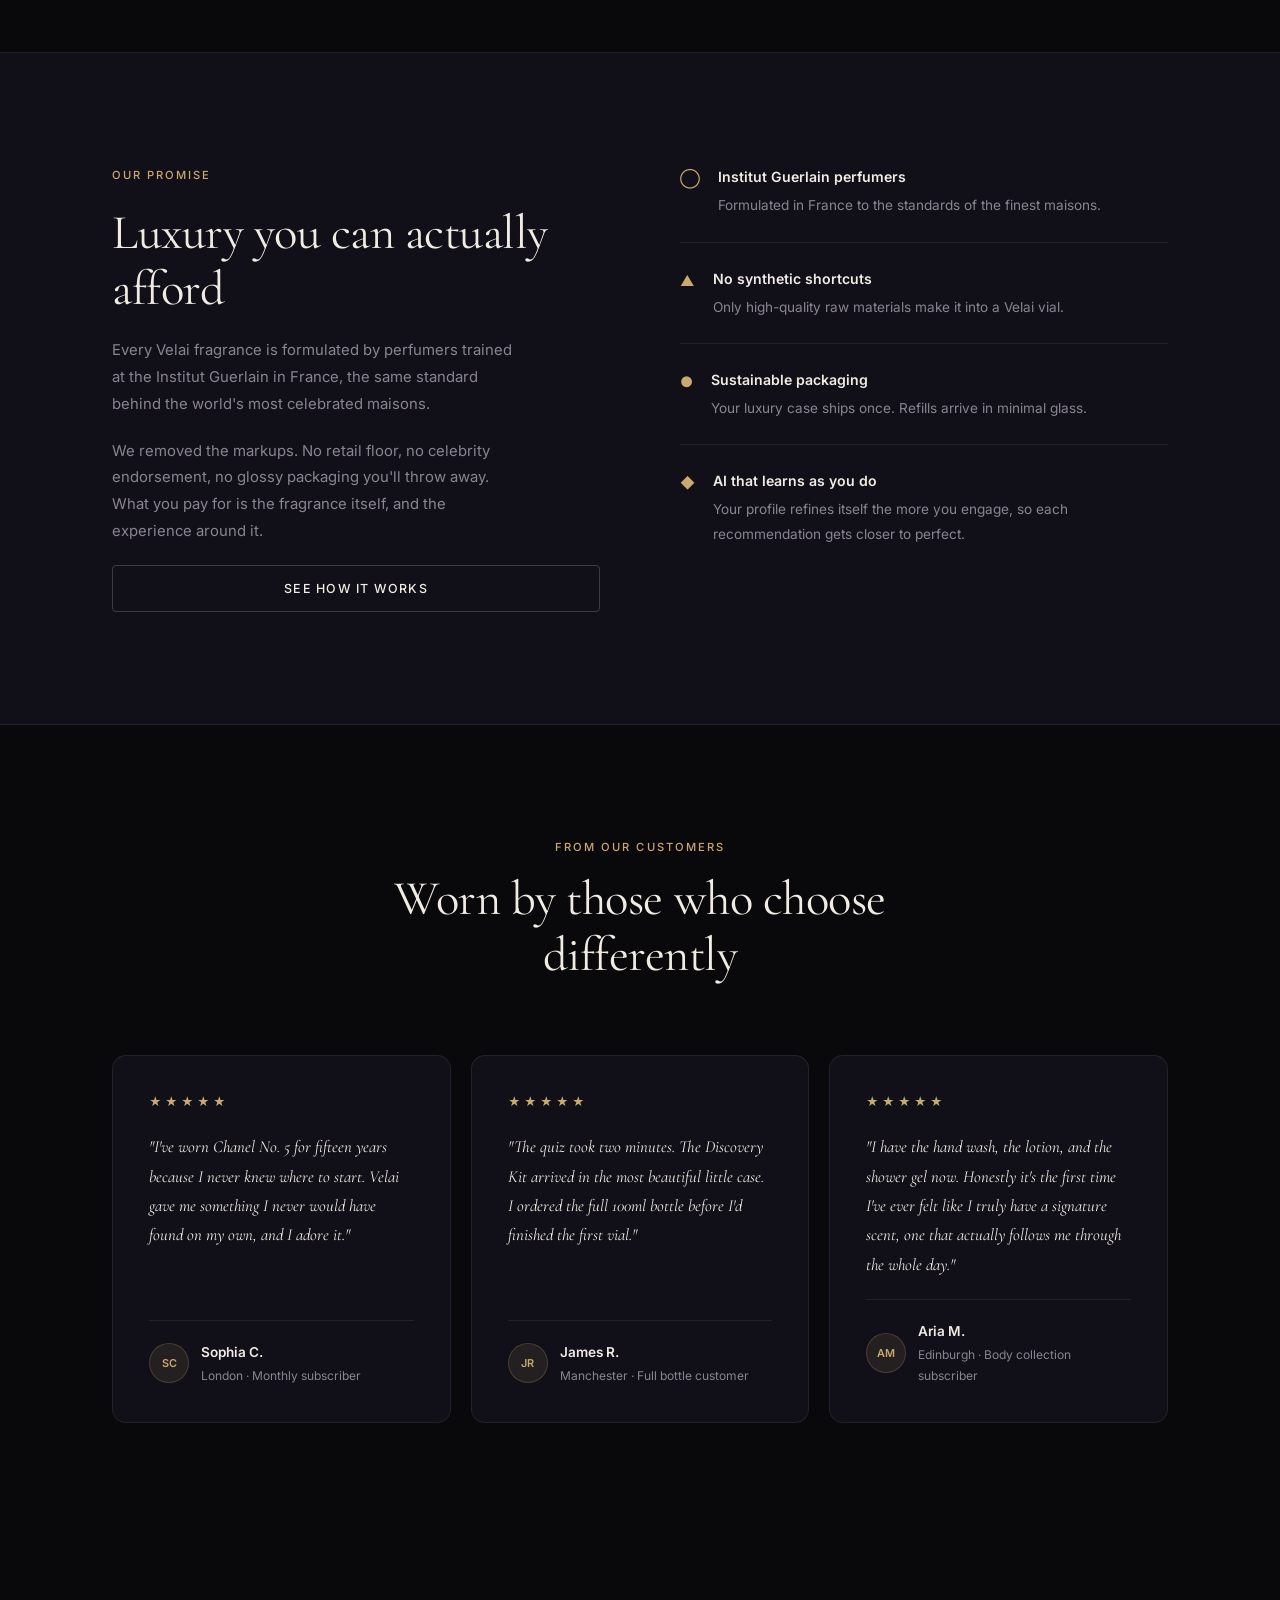
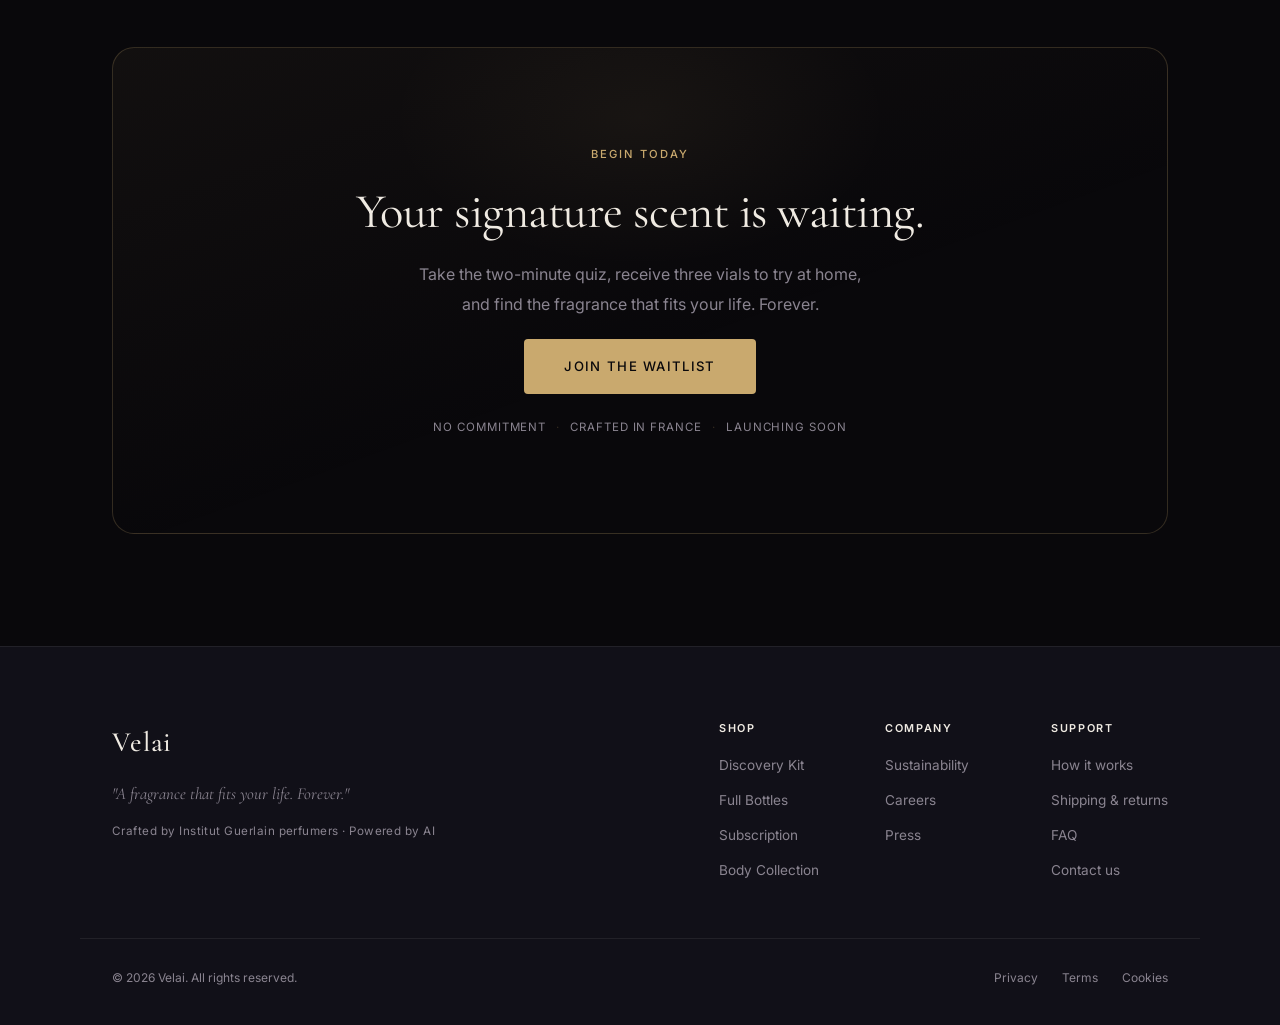
==== commit 96edcd55: "Update step 1 copy to highlight photo, Spotify and Instagram inputs Co-Authored-By: Claude Sonnet 4." ====
--- a/index.html
+++ b/index.html
@@ -95,9 +95,9 @@
             <div class="step__body">
               <h3>Tell us about you</h3>
               <p>
-                Answer a short lifestyle and personality quiz. It takes under
-                two minutes. Upload a photo of any fragrances you already own
-                and we'll factor in what you love.
+                Upload a photo, share your Spotify listening history, and give us
+                your list of Instagram influencers and celebs you follow. Then let
+                our custom AI transformer take care of the rest.
               </p>
             </div>
           </div>
--- a/css/style.css
+++ b/css/style.css
@@ -158,11 +158,12 @@
 /* ─── Nav ────────────────────────────────────────────────────────────── */
 .nav {
   position: fixed;
-  top: 42px; left: 0; right: 0;
+  top: var(--promo-h, 42px); left: 0; right: 0;
   z-index: 200;
   padding: 22px 0;
+  background: #09080b;
+  border-bottom: 1px solid var(--border);
   transition: background 0.35s ease, border-color 0.35s ease, padding 0.35s ease;
-  border-bottom: 1px solid transparent;
 }
 
 /* Blur lives on ::before so it doesn't create a stacking context that traps
@@ -180,8 +181,7 @@
 }
 
 .nav.scrolled {
-  background: rgba(9,8,11,0.88);
-  border-bottom-color: var(--border);
+  background: rgba(9,8,11,0.95);
   padding: 14px 0;
 }
 
@@ -286,7 +286,7 @@
 .hero__inner {
   position: relative;
   z-index: 1;
-  padding-top: 142px;
+  padding-top: calc(var(--promo-h, 42px) + 100px);
   padding-bottom: 80px;
   display: grid;
   grid-template-columns: 1fr auto;
@@ -658,7 +658,7 @@
     display: flex;
     flex-direction: column;
     position: fixed;
-    top: 0; left: 0; right: 0; bottom: 0;
+    top: var(--promo-h, 42px); left: 0; right: 0; bottom: 0;
     background: rgba(9,8,11,0.97);
     backdrop-filter: blur(20px);
     -webkit-backdrop-filter: blur(20px);
@@ -692,7 +692,7 @@
   .section { padding: 72px 0; }
   .section__header { margin-bottom: 44px; }
 
-  .hero__inner { padding-top: 88px; padding-bottom: 56px; }
+  .hero__inner { padding-top: calc(var(--promo-h, 42px) + 46px); padding-bottom: 56px; }
   .hero__content { gap: 18px; }
   .hero__subtext { font-size: 0.96rem; }
 
@@ -711,7 +711,7 @@
   .section { padding: 56px 0; }
   .section__header { margin-bottom: 32px; gap: 10px; }
 
-  .hero__inner { padding-top: 76px; padding-bottom: 48px; }
+  .hero__inner { padding-top: calc(var(--promo-h, 42px) + 34px); padding-bottom: 48px; }
   .hero__cta { flex-direction: column; gap: 10px; }
   .btn--lg { width: 100%; justify-content: center; }
   .vials-display { padding: 20px 14px 18px; }
--- a/css/components.css
+++ b/css/components.css
@@ -866,7 +866,7 @@
   outline: none;
   cursor: pointer;
   flex-shrink: 0;
-  width: 108px;
+  width: 200px;
   appearance: none;
   -webkit-appearance: none;
   background-image: url("data:image/svg+xml,%3Csvg xmlns='http://www.w3.org/2000/svg' width='10' height='6' fill='none'%3E%3Cpath d='M1 1l4 4 4-4' stroke='%23888' stroke-width='1.5' stroke-linecap='round' stroke-linejoin='round'/%3E%3C/svg%3E");
